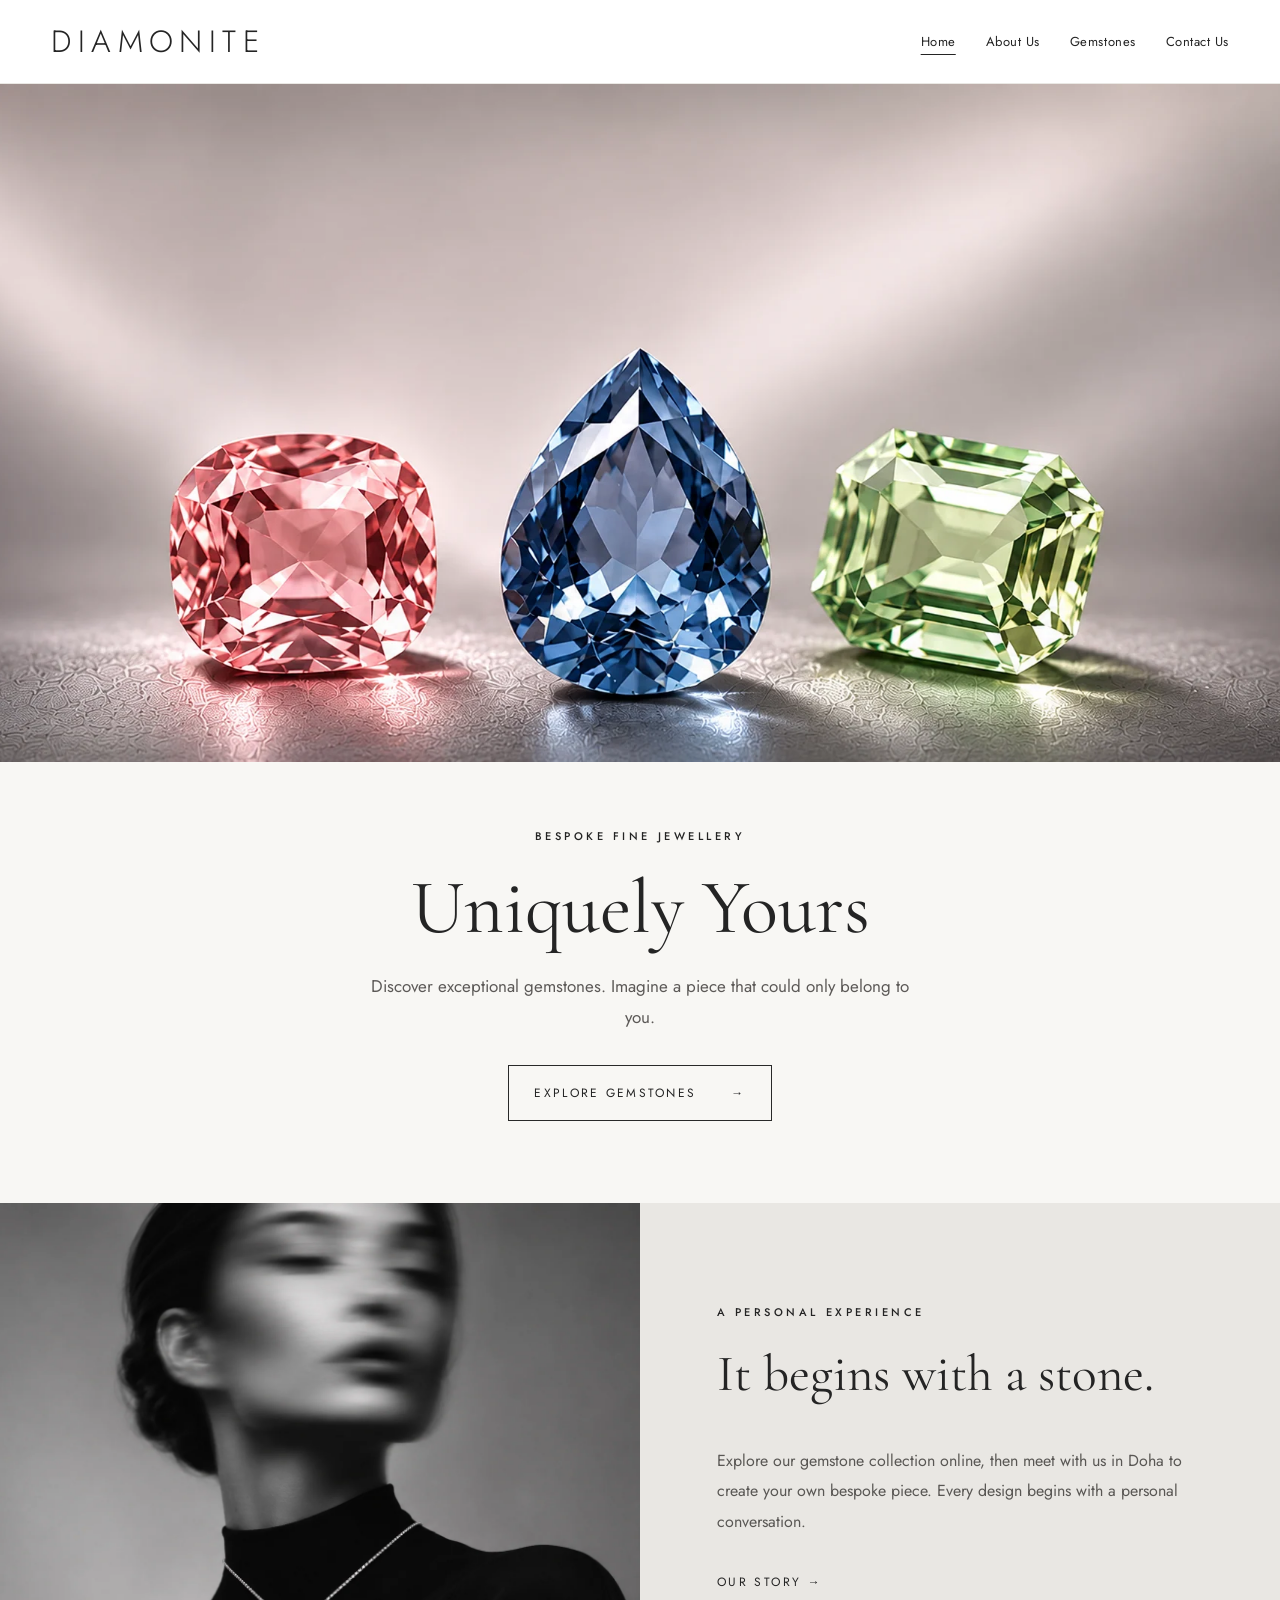
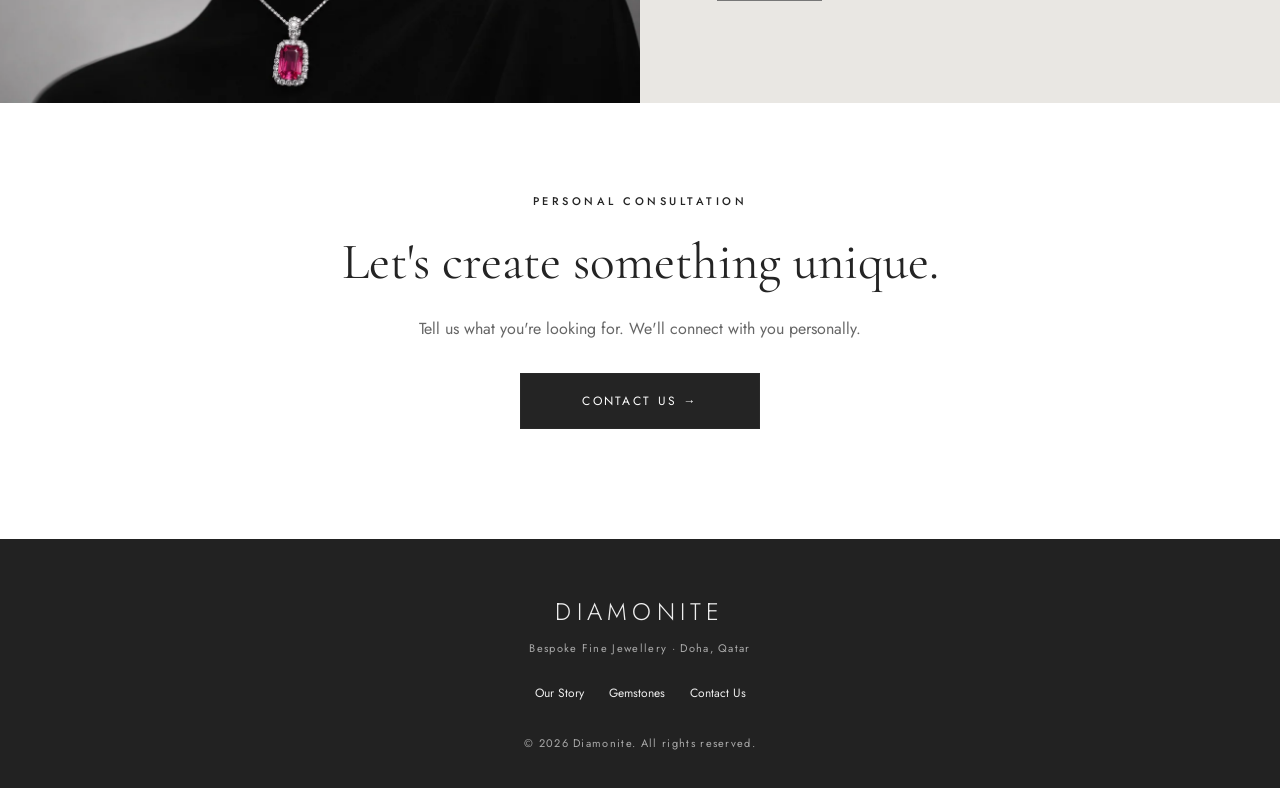
==== diamonite/index.html @ 76111901 "Diamonite: add version query to CSS/JS links to bust browser cache Co-Authored-By: Claude Opus 5.5 <" ====
<!doctype html><html lang="en"><head><meta charset="utf-8"><meta name="viewport" content="width=device-width, initial-scale=1"><meta name="theme-color" content="#f8f7f4"><meta name="description" content="Diamonite — bespoke fine jewellery in Doha. Discover gemstones and create something uniquely yours."><title>Uniquely Yours | Diamonite</title><link rel="preconnect" href="https://fonts.googleapis.com"><link rel="preconnect" href="https://fonts.gstatic.com" crossorigin><link rel="stylesheet" href="https://fonts.googleapis.com/css2?family=Cormorant+Garamond:wght@400;500&family=Jost:wght@300;400;500&display=swap"><link rel="stylesheet" href="style.css?v=2"></head><body><header class="header"><button class="menu-toggle" aria-label="Open menu" aria-expanded="false">☰</button><a class="brand" href="index.html" aria-label="Diamonite home">DIAMONITE</a><nav class="desktop-nav" aria-label="Main navigation"><a href="index.html" aria-current="page">Home</a><a href="about.html">About Us</a><a href="gemstones.html">Gemstones</a><a href="contact.html">Contact Us</a></nav><a class="header-contact" href="contact.html">CONTACT</a></header><nav class="mobile-nav" aria-label="Mobile navigation"><a href="index.html" aria-current="page">Home</a><a href="about.html">About Us</a><a href="gemstones.html">Gemstones</a><a href="contact.html">Contact Us</a></nav><main><section class="home-hero"><picture><img src="assets/hero.webp" alt="Three loose coloured gemstones in pink, blue and pale green" fetchpriority="high"></picture></section><section class="intro"><div class="eyebrow">BESPOKE FINE JEWELLERY</div><h1>Uniquely Yours</h1><p>Discover exceptional gemstones. Imagine a piece that could only belong to you.</p><a class="button" href="gemstones.html">EXPLORE GEMSTONES <span aria-hidden="true">→</span></a></section><section class="home-story"><div class="home-story-image"><img src="assets/editorial-1.webp" loading="lazy" alt="Editorial portrait with a colourful gemstone pendant"></div><div class="home-story-copy"><div class="eyebrow">A PERSONAL EXPERIENCE</div><h2>It begins with a stone.</h2><p>Explore our gemstone collection online, then meet with us in Doha to create your own bespoke piece. Every design begins with a personal conversation.</p><a class="text-link" href="about.html">OUR STORY →</a></div></section><section class="consult"><div class="eyebrow">PERSONAL CONSULTATION</div><h2>Let's create something unique.</h2><p>Tell us what you're looking for. We'll connect with you personally.</p><a class="button dark" href="contact.html">CONTACT US →</a></section></main><footer><div class="footer-brand">DIAMONITE</div><p>Bespoke Fine Jewellery · Doha, Qatar</p><div class="footer-links"><a href="about.html">Our Story</a><a href="gemstones.html">Gemstones</a><a href="contact.html">Contact Us</a></div><small>© 2026 Diamonite. All rights reserved.</small></footer><script src="app.js?v=2" defer></script></body></html>
---- diamonite/style.css ----
/* ==========================================================================
   DIAMONITE — Bespoke Fine Jewellery
   ========================================================================== */

/* ---------- Design tokens ---------- */
:root {
  --ink: #242424;
  --ink-soft: #5c5957;
  --muted: #777;
  --paper: #f8f7f4;
  --stone: #e9e7e3;
  --line: #eae8e4;
  --white: #fff;

  --font-serif: 'Cormorant Garamond', Georgia, 'Times New Roman', serif;
  --font-sans: 'Jost', Arial, Helvetica, sans-serif;

  --header-h: 84px;
}

/* ---------- Base ---------- */
*,
*::before,
*::after {
  box-sizing: border-box;
}

html {
  scroll-behavior: smooth;
}

body {
  margin: 0;
  color: var(--ink);
  background: var(--paper);
  font-family: var(--font-sans);
  font-weight: 400;
  -webkit-font-smoothing: antialiased;
}

a {
  color: inherit;
  text-decoration: none;
}

button {
  font: inherit;
  color: inherit;
}

img {
  max-width: 100%;
}

/* Visible keyboard focus everywhere */
:focus-visible {
  outline: 2px solid var(--ink);
  outline-offset: 3px;
}

.button.dark:focus-visible,
footer :focus-visible {
  outline-color: #c9c3ba;
}

@media (prefers-reduced-motion: reduce) {
  html {
    scroll-behavior: auto;
  }

  *,
  *::before,
  *::after {
    transition: none !important;
  }
}

/* ---------- Typography ---------- */
.eyebrow {
  font-size: 11px;
  letter-spacing: .32em;
  font-weight: 500;
}

.intro h1,
.consult h2,
.home-story h2,
.editorial-text h1,
.collection-heading h1,
.contact-section h1,
.stone-copy h2 {
  font-family: var(--font-serif);
  font-weight: 400;
}

/* ---------- Header & navigation ---------- */
.header {
  height: var(--header-h);
  background: var(--white);
  display: flex;
  align-items: center;
  gap: 30px;
  padding: 0 4%;
  position: relative;
  z-index: 10;
  border-bottom: 1px solid var(--line);
}

.brand {
  font-size: clamp(23px, 2.4vw, 34px);
  font-weight: 300;
  letter-spacing: .21em;
  white-space: nowrap;
}

/* Hamburger: mobile only (shown in the 760px breakpoint) */
.menu-toggle {
  display: none;
  border: 0;
  background: transparent;
  font-size: 25px;
  cursor: pointer;
  width: 38px;
  text-align: left;
}

.desktop-nav {
  margin-left: auto;
  display: flex;
  gap: 30px;
  font-size: 13px;
  letter-spacing: .04em;
}

.desktop-nav a {
  text-underline-offset: 8px;
}

.desktop-nav a:hover,
.desktop-nav a[aria-current="page"] {
  text-decoration: underline;
}

/* Compact contact link: mobile only (desktop nav already has "Contact Us") */
.header-contact {
  display: none;
  font-size: 11px;
  letter-spacing: .17em;
  margin-left: auto;
}

.mobile-nav {
  display: none;
  position: absolute;
  top: var(--header-h);
  left: 0;
  right: 0;
  background: var(--white);
  z-index: 9;
  padding: 12px 5% 22px;
  box-shadow: 0 20px 30px #0001;
}

.mobile-nav a {
  display: block;
  padding: 16px 10px;
  border-bottom: 1px solid #ddd;
  font-size: 18px;
}

.mobile-nav a[aria-current="page"] {
  font-weight: 500;
}

/* ---------- Buttons & links ---------- */
.button {
  display: inline-flex;
  justify-content: center;
  align-items: center;
  gap: 35px;
  min-width: 240px;
  padding: 18px 25px;
  border: 1px solid #292929;
  letter-spacing: .19em;
  font-size: 12px;
  text-align: center;
  transition: background-color .2s, color .2s;
}

.button:hover {
  background: #dedbd5;
}

.button.dark {
  background: var(--ink);
  color: var(--white);
}

.button.dark:hover {
  background: #555;
}

.button[aria-disabled="true"] {
  cursor: not-allowed;
  opacity: .55;
}

.button.dark[aria-disabled="true"]:hover {
  background: var(--ink);
}

.text-link {
  margin-top: 20px;
  font-size: 12px;
  letter-spacing: .2em;
  border-bottom: 1px solid var(--muted);
  padding-bottom: 9px;
  transition: border-color .2s;
}

.text-link:hover {
  border-color: var(--ink);
}

/* ---------- Home ---------- */
.home-hero {
  width: 100%;
  height: min(53vw, 680px);
  min-height: 340px;
  overflow: hidden;
  background: #c8c4c1;
}

.home-hero img {
  width: 100%;
  height: 100%;
  display: block;
  object-fit: cover;
  object-position: center;
}

.intro {
  text-align: center;
  background: var(--paper);
  padding: 66px 20px 82px;
}

.intro h1 {
  font-size: clamp(50px, 6vw, 92px);
  margin: 17px 0;
}

.intro p {
  font-size: 17px;
  line-height: 1.8;
  margin: 0 auto 32px;
  max-width: 560px;
  color: var(--ink-soft);
}

.home-story {
  display: grid;
  grid-template-columns: 1fr 1fr;
  background: var(--stone);
  min-height: 500px;
}

.home-story-image img {
  width: 100%;
  height: 100%;
  max-height: 650px;
  object-fit: cover;
  display: block;
}

.home-story-copy {
  display: flex;
  flex-direction: column;
  align-items: flex-start;
  justify-content: center;
  padding: 70px 12%;
}

.home-story h2 {
  font-size: clamp(36px, 4vw, 64px);
  line-height: 1.13;
  margin: 26px 0;
}

.home-story p,
.editorial-text p {
  font-size: 16px;
  line-height: 1.9;
  color: #595754;
}

.consult {
  text-align: center;
  padding: 90px 20px 110px;
  background: var(--white);
}

.consult h2 {
  font-size: clamp(37px, 4vw, 62px);
  margin: 22px 0;
}

.consult p {
  font-size: 16px;
  line-height: 1.8;
  color: #666;
  margin-bottom: 30px;
}

/* ---------- About ---------- */
.editorial-layout {
  display: grid;
  grid-template-columns: 1fr 1fr;
  min-height: 740px;
}

.editorial-photo img {
  width: 100%;
  height: 100%;
  object-fit: cover;
  display: block;
}

.editorial-text {
  display: flex;
  flex-direction: column;
  justify-content: center;
  align-items: flex-start;
  padding: 80px 12%;
}

.editorial-text h1 {
  font-size: clamp(42px, 4vw, 68px);
  line-height: 1.15;
}

.editorial-text .button {
  margin-top: 20px;
}

/* ---------- Gemstones ---------- */
.collection-heading {
  text-align: center;
  padding: 46px 20px 36px;
  background: var(--white);
}

.collection-heading h1 {
  font-size: clamp(36px, 4vw, 58px);
  margin: 14px 0;
}

.collection-heading p {
  color: var(--muted);
  line-height: 1.6;
}

.gem-browser {
  display: grid;
  grid-template-columns: 210px minmax(0, 1.15fr) minmax(0, 1fr);
  min-height: 680px;
  max-width: 1700px;
  margin: auto;
}

.stone-sidebar {
  background: #eeece8;
  padding: 35px 16px 35px 25px;
}

.sidebar-caption {
  font-size: 10px;
  letter-spacing: .18em;
  color: var(--muted);
  padding: 0 10px 18px;
  display: flex;
  justify-content: space-between;
}

.stone-list {
  display: flex;
  flex-direction: column;
  gap: 2px;
}

.stone-choice {
  background: none;
  border: 0;
  text-align: left;
  padding: 11px 10px;
  font-size: 13px;
  color: var(--muted);
  cursor: pointer;
  transition: color .15s, background-color .15s;
}

.stone-choice:hover {
  color: #111;
}

.stone-choice.active {
  font-weight: 500;
  color: #1e1e1e;
  border-left: 2px solid #262626;
  padding-left: 8px;
}

.stone-image {
  position: relative;
  min-height: 680px;
  background: #deddda;
  overflow: hidden;
}

.stone-image img {
  width: 100%;
  height: 100%;
  position: absolute;
  inset: 0;
  object-fit: cover;
  object-position: center;
}

.photo-note {
  position: absolute;
  bottom: 22px;
  left: 25px;
  color: var(--white);
  font-size: 9px;
  letter-spacing: .25em;
  text-shadow: 0 1px 7px #000;
}

.stone-copy {
  display: flex;
  flex-direction: column;
  align-items: center;
  justify-content: center;
  text-align: center;
  padding: 60px 10%;
  background: var(--paper);
}

.stone-copy h2 {
  font-size: clamp(35px, 3.6vw, 61px);
  line-height: 1.15;
  margin: 35px 0;
}

.stone-copy > p:not(.stone-disclaimer) {
  font-size: 16px;
  line-height: 1.95;
  max-width: 490px;
}

.stone-disclaimer {
  font-size: 12px;
  line-height: 1.7;
  color: #888;
  max-width: 420px;
  margin: 20px auto 32px;
}

/* ---------- Contact ---------- */
.contact-section {
  text-align: center;
  max-width: 760px;
  margin: auto;
  padding: 125px 25px 150px;
  min-height: 620px;
}

.contact-section h1 {
  font-size: clamp(44px, 5vw, 72px);
  margin: 30px 0;
}

.contact-section > p {
  line-height: 1.9;
  font-size: 17px;
  color: #666;
}

.contact-section > p.contact-note {
  font-size: 12px;
  color: #999;
}

.contact-section .button {
  margin: 25px 0 10px;
}

.contact-section .text-link {
  display: block;
  width: max-content;
  margin: 35px auto;
}

.chosen-stone {
  font-size: 14px;
  padding: 18px;
  border: 1px solid #ddd;
  margin-top: 28px;
}

/* ---------- Footer ---------- */
footer {
  text-align: center;
  background: #222;
  color: #eee;
  padding: 55px 20px 35px;
}

.footer-brand {
  font-size: 24px;
  font-weight: 300;
  letter-spacing: .22em;
}

.footer-links {
  display: flex;
  justify-content: center;
  gap: 25px;
  margin: 28px 0;
  font-size: 12px;
}

.footer-links a {
  text-underline-offset: 5px;
}

.footer-links a:hover {
  text-decoration: underline;
}

footer p,
footer small {
  font-size: 11px;
  letter-spacing: .12em;
  color: #aaa;
}

/* ==========================================================================
   Responsive
   ========================================================================== */

@media (max-width: 1100px) {
  .desktop-nav {
    gap: 17px;
  }

  .gem-browser {
    grid-template-columns: 165px 1fr 1fr;
  }

  .stone-sidebar {
    padding: 25px 8px;
  }

  .stone-choice {
    font-size: 12px;
  }

  .stone-copy {
    padding: 35px 6%;
  }
}

@media (max-width: 760px) {
  :root {
    --header-h: 65px;
  }

  /* Header */
  .header {
    padding: 0 5%;
    justify-content: space-between;
    gap: 10px;
  }

  .menu-toggle {
    display: block;
  }

  .brand {
    font-size: clamp(20px, 5.5vw, 27px);
    letter-spacing: .16em;
    position: absolute;
    left: 50%;
    transform: translateX(-50%);
  }

  .desktop-nav {
    display: none;
  }

  .header-contact {
    display: block;
    font-size: 10px;
  }

  .mobile-nav.open {
    display: block;
  }

  /* Home */
  .home-hero {
    height: 65svh;
    min-height: 380px;
    max-height: 620px;
  }

  .intro {
    padding: 48px 22px 64px;
  }

  .intro h1 {
    font-size: clamp(46px, 11vw, 64px);
  }

  .intro p {
    font-size: 15px;
  }

  .home-story {
    grid-template-columns: 1fr;
  }

  .home-story-image {
    height: 440px;
  }

  .home-story-copy {
    padding: 60px 9% 75px;
  }

  .consult {
    padding: 75px 25px 90px;
  }

  /* About */
  .editorial-layout {
    grid-template-columns: 1fr;
  }

  .editorial-photo {
    height: 490px;
  }

  .editorial-text {
    padding: 55px 8% 85px;
  }

  /* Gemstones */
  .collection-heading {
    padding: 35px 16px 26px;
  }

  .collection-heading h1 {
    font-size: 38px;
  }

  .collection-heading p {
    font-size: 14px;
  }

  .gem-browser {
    display: flex;
    flex-direction: column;
  }

  .stone-sidebar {
    padding: 12px 0 10px;
    background: #f3f1ed;
    position: sticky;
    top: 0;
    z-index: 5;
  }

  .sidebar-caption {
    padding: 0 20px 8px;
  }

  .stone-list {
    flex-direction: row;
    gap: 7px;
    overflow-x: auto;
    scroll-snap-type: x proximity;
    padding: 4px 15px 9px;
    scrollbar-width: thin;
  }

  .stone-choice {
    flex: none;
    font-size: 13px;
    white-space: nowrap;
    border: 1px solid #d7d3ce;
    border-radius: 2px;
    padding: 12px 16px;
    background: var(--white);
    scroll-snap-align: start;
  }

  .stone-choice.active {
    border: 1px solid var(--ink);
    background: var(--ink);
    color: var(--white);
    padding: 12px 16px;
  }

  .stone-image {
    min-height: 0;
    height: 115vw;
    max-height: 620px;
  }

  .stone-copy {
    padding: 58px 9% 75px;
  }

  .stone-copy h2 {
    font-size: 43px;
    margin: 25px 0;
  }

  .stone-copy > p:not(.stone-disclaimer) {
    font-size: 15px;
  }

  /* Contact */
  .contact-section {
    padding: 85px 22px 110px;
    min-height: 520px;
  }

  .contact-section h1 {
    font-size: 47px;
  }

  .contact-section > p {
    font-size: 15px;
  }

  /* Footer */
  .footer-links {
    gap: 16px;
  }
}

@media (max-width: 380px) {
  .brand {
    font-size: 19px;
  }

  .header-contact {
    font-size: 9px;
  }

  .menu-toggle {
    font-size: 22px;
  }
}
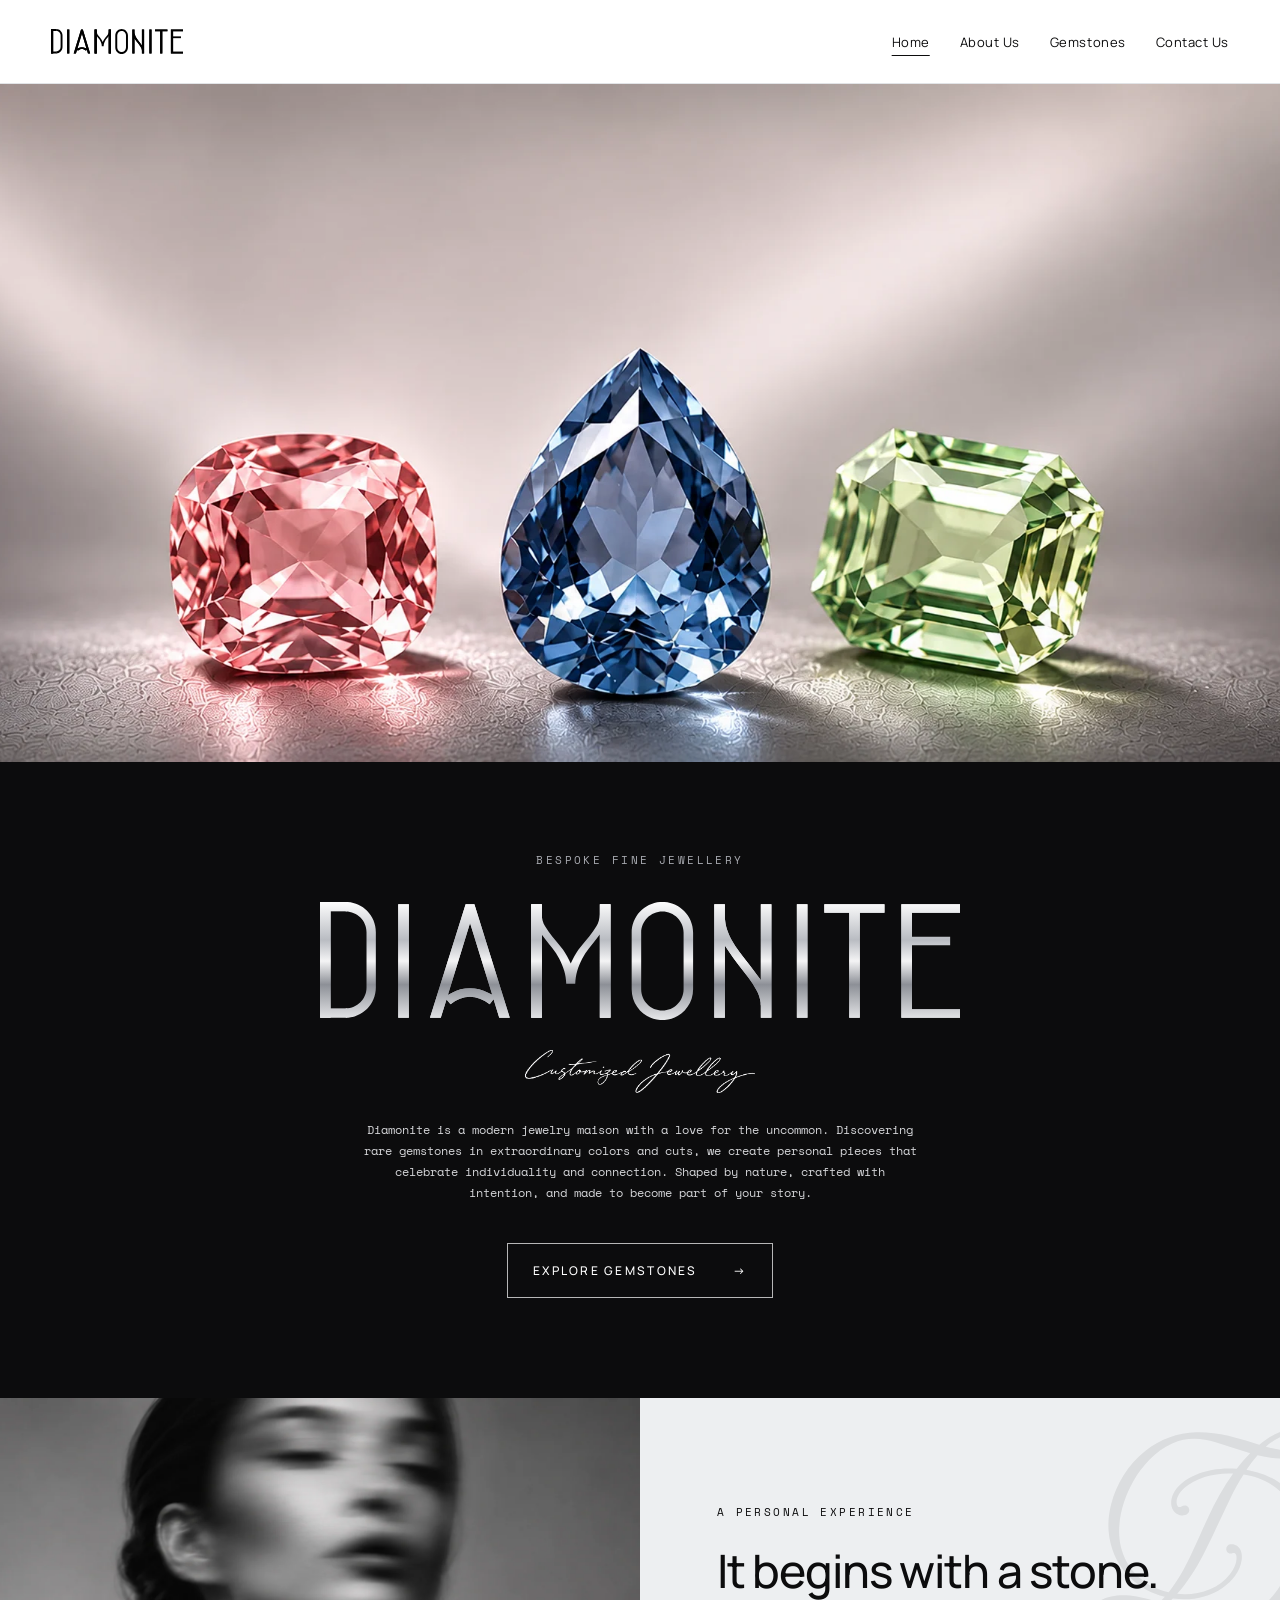
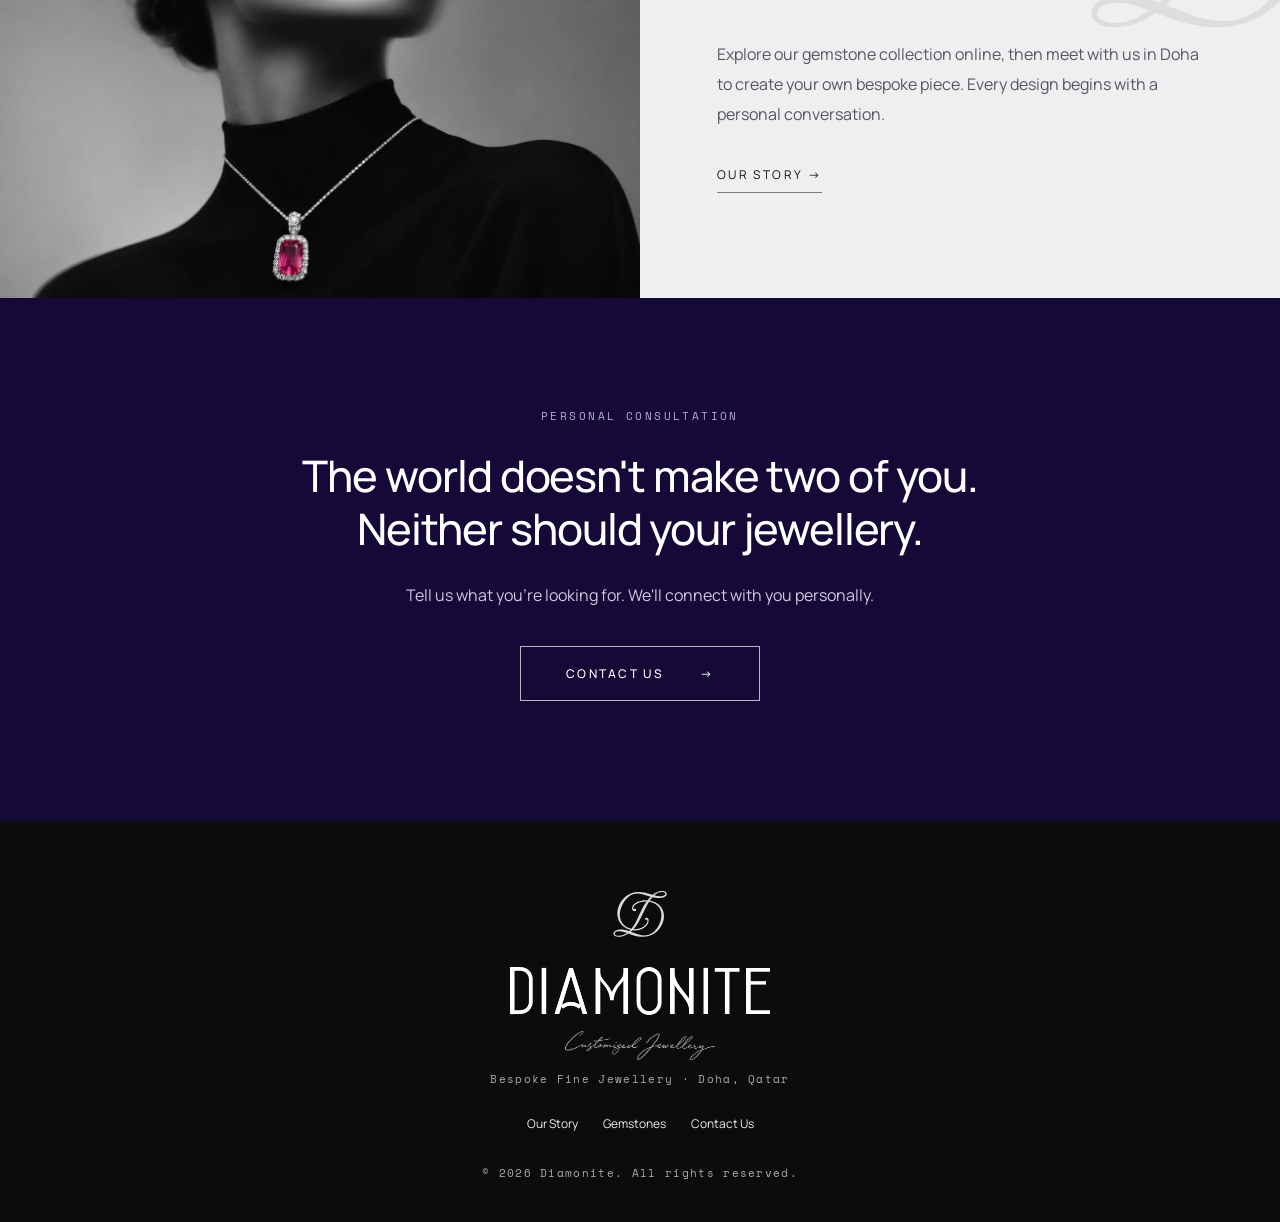
==== commit 96a5ee89: "Diamonite: apply Line Agency brand identity (Direction 1) - Add vector wordmark and D monogram extra" ====
--- a/diamonite/index.html
+++ b/diamonite/index.html
@@ -1 +1 @@
-<!doctype html><html lang="en"><head><meta charset="utf-8"><meta name="viewport" content="width=device-width, initial-scale=1"><meta name="theme-color" content="#f8f7f4"><meta name="description" content="Diamonite — bespoke fine jewellery in Doha. Discover gemstones and create something uniquely yours."><title>Uniquely Yours | Diamonite</title><link rel="preconnect" href="https://fonts.googleapis.com"><link rel="preconnect" href="https://fonts.gstatic.com" crossorigin><link rel="stylesheet" href="https://fonts.googleapis.com/css2?family=Cormorant+Garamond:wght@400;500&family=Jost:wght@300;400;500&display=swap"><link rel="stylesheet" href="style.css?v=2"></head><body><header class="header"><button class="menu-toggle" aria-label="Open menu" aria-expanded="false">☰</button><a class="brand" href="index.html" aria-label="Diamonite home">DIAMONITE</a><nav class="desktop-nav" aria-label="Main navigation"><a href="index.html" aria-current="page">Home</a><a href="about.html">About Us</a><a href="gemstones.html">Gemstones</a><a href="contact.html">Contact Us</a></nav><a class="header-contact" href="contact.html">CONTACT</a></header><nav class="mobile-nav" aria-label="Mobile navigation"><a href="index.html" aria-current="page">Home</a><a href="about.html">About Us</a><a href="gemstones.html">Gemstones</a><a href="contact.html">Contact Us</a></nav><main><section class="home-hero"><picture><img src="assets/hero.webp" alt="Three loose coloured gemstones in pink, blue and pale green" fetchpriority="high"></picture></section><section class="intro"><div class="eyebrow">BESPOKE FINE JEWELLERY</div><h1>Uniquely Yours</h1><p>Discover exceptional gemstones. Imagine a piece that could only belong to you.</p><a class="button" href="gemstones.html">EXPLORE GEMSTONES <span aria-hidden="true">→</span></a></section><section class="home-story"><div class="home-story-image"><img src="assets/editorial-1.webp" loading="lazy" alt="Editorial portrait with a colourful gemstone pendant"></div><div class="home-story-copy"><div class="eyebrow">A PERSONAL EXPERIENCE</div><h2>It begins with a stone.</h2><p>Explore our gemstone collection online, then meet with us in Doha to create your own bespoke piece. Every design begins with a personal conversation.</p><a class="text-link" href="about.html">OUR STORY →</a></div></section><section class="consult"><div class="eyebrow">PERSONAL CONSULTATION</div><h2>Let's create something unique.</h2><p>Tell us what you're looking for. We'll connect with you personally.</p><a class="button dark" href="contact.html">CONTACT US →</a></section></main><footer><div class="footer-brand">DIAMONITE</div><p>Bespoke Fine Jewellery · Doha, Qatar</p><div class="footer-links"><a href="about.html">Our Story</a><a href="gemstones.html">Gemstones</a><a href="contact.html">Contact Us</a></div><small>© 2026 Diamonite. All rights reserved.</small></footer><script src="app.js?v=2" defer></script></body></html>+<!doctype html><html lang="en"><head><meta charset="utf-8"><meta name="viewport" content="width=device-width, initial-scale=1"><meta name="theme-color" content="#ffffff"><meta name="description" content="Diamonite — bespoke fine jewellery in Doha. Discover gemstones and create something uniquely yours."><title>Uniquely Yours | Diamonite</title><link rel="preconnect" href="https://fonts.googleapis.com"><link rel="preconnect" href="https://fonts.gstatic.com" crossorigin><link rel="stylesheet" href="https://fonts.googleapis.com/css2?family=Manrope:wght@300;400;500;600&family=Space+Mono&display=swap"><link rel="icon" href="assets/brand/favicon.svg" type="image/svg+xml"><link rel="stylesheet" href="style.css?v=3"></head><body><header class="header"><button class="menu-toggle" aria-label="Open menu" aria-expanded="false">☰</button><a class="brand" href="index.html"><img src="assets/brand/wordmark.svg" alt="Diamonite" width="937" height="172"></a><nav class="desktop-nav" aria-label="Main navigation"><a href="index.html" aria-current="page">Home</a><a href="about.html">About Us</a><a href="gemstones.html">Gemstones</a><a href="contact.html">Contact Us</a></nav><a class="header-contact" href="contact.html">CONTACT</a></header><nav class="mobile-nav" aria-label="Mobile navigation"><a href="index.html" aria-current="page">Home</a><a href="about.html">About Us</a><a href="gemstones.html">Gemstones</a><a href="contact.html">Contact Us</a></nav><main><section class="home-hero"><picture><img src="assets/hero.webp" alt="Three loose coloured gemstones in pink, blue and pale green" fetchpriority="high"></picture></section><section class="intro"><div class="eyebrow">BESPOKE FINE JEWELLERY</div><h1 class="intro-wordmark"><span class="visually-hidden">Diamonite — Uniquely Yours</span></h1><img class="intro-script" src="assets/brand/script.png" alt="Customized Jewellery" width="376" height="71"><p class="intro-statement">Diamonite is a modern jewelry maison with a love for the uncommon. Discovering rare gemstones in extraordinary colors and cuts, we create personal pieces that celebrate individuality and connection. Shaped by nature, crafted with intention, and made to become part of your story.</p><a class="button light" href="gemstones.html">EXPLORE GEMSTONES <span aria-hidden="true">→</span></a></section><section class="home-story"><div class="home-story-image"><img src="assets/editorial-1.webp" loading="lazy" alt="Editorial portrait with a colourful gemstone pendant"></div><div class="home-story-copy"><img class="story-monogram" src="assets/brand/monogram.svg" alt="" width="320" height="278"><div class="eyebrow">A PERSONAL EXPERIENCE</div><h2>It begins with a stone.</h2><p>Explore our gemstone collection online, then meet with us in Doha to create your own bespoke piece. Every design begins with a personal conversation.</p><a class="text-link" href="about.html">OUR STORY →</a></div></section><section class="consult"><div class="eyebrow">PERSONAL CONSULTATION</div><h2>The world doesn't make two of you. Neither should your jewellery.</h2><p>Tell us what you're looking for. We'll connect with you personally.</p><a class="button light" href="contact.html">CONTACT US <span aria-hidden="true">→</span></a></section></main><footer><img class="footer-monogram" src="assets/brand/monogram.svg" alt="" width="320" height="278"><img class="footer-wordmark" src="assets/brand/wordmark.svg" alt="Diamonite" width="937" height="172"><img class="footer-script" src="assets/brand/script.png" alt="Customized Jewellery" width="376" height="71"><p>Bespoke Fine Jewellery · Doha, Qatar</p><div class="footer-links"><a href="about.html">Our Story</a><a href="gemstones.html">Gemstones</a><a href="contact.html">Contact Us</a></div><small>© 2026 Diamonite. All rights reserved.</small></footer><script src="app.js?v=3" defer></script></body></html>
--- a/diamonite/style.css
+++ b/diamonite/style.css
@@ -1,19 +1,25 @@
 /* ==========================================================================
    DIAMONITE — Bespoke Fine Jewellery
+   Brand: Line Agency proposal, Direction 1 ("An Expression of the Uncommon")
+   Black / white / metallic, with deep indigo accents.
    ========================================================================== */
 
 /* ---------- Design tokens ---------- */
 :root {
-  --ink: #242424;
-  --ink-soft: #5c5957;
-  --muted: #777;
-  --paper: #f8f7f4;
-  --stone: #e9e7e3;
-  --line: #eae8e4;
+  --ink: #0c0c0d;
+  --ink-soft: #55575c;
+  --muted: #7a7c82;
+  --paper: #ffffff;
+  --stone: #edeff1;
+  --line: #e2e4e7;
   --white: #fff;
 
-  --font-serif: 'Cormorant Garamond', Georgia, 'Times New Roman', serif;
-  --font-sans: 'Jost', Arial, Helvetica, sans-serif;
+  --indigo: #2b1b59;
+  --indigo-deep: #150938;
+  --silver: linear-gradient(180deg, #fdfdfd 0%, #b9bcc2 32%, #f4f4f5 50%, #8d9097 70%, #e6e7e9 100%);
+
+  --font-sans: 'Manrope', Arial, Helvetica, sans-serif;
+  --font-mono: 'Space Mono', 'Courier New', monospace;
 
   --header-h: 84px;
 }
@@ -52,6 +58,15 @@
   max-width: 100%;
 }
 
+.visually-hidden {
+  position: absolute;
+  width: 1px;
+  height: 1px;
+  overflow: hidden;
+  clip: rect(0 0 0 0);
+  white-space: nowrap;
+}
+
 /* Visible keyboard focus everywhere */
 :focus-visible {
   outline: 2px solid var(--ink);
@@ -77,9 +92,10 @@
 
 /* ---------- Typography ---------- */
 .eyebrow {
+  font-family: var(--font-mono);
   font-size: 11px;
-  letter-spacing: .32em;
-  font-weight: 500;
+  letter-spacing: .22em;
+  text-transform: uppercase;
 }
 
 .intro h1,
@@ -89,8 +105,9 @@
 .collection-heading h1,
 .contact-section h1,
 .stone-copy h2 {
-  font-family: var(--font-serif);
-  font-weight: 400;
+  font-family: var(--font-sans);
+  font-weight: 500;
+  letter-spacing: -.025em;
 }
 
 /* ---------- Header & navigation ---------- */
@@ -107,10 +124,14 @@
 }
 
 .brand {
-  font-size: clamp(23px, 2.4vw, 34px);
-  font-weight: 300;
-  letter-spacing: .21em;
-  white-space: nowrap;
+  display: block;
+  line-height: 0;
+}
+
+.brand img {
+  display: block;
+  width: auto;
+  height: clamp(20px, 1.9vw, 28px);
 }
 
 /* Hamburger: mobile only (shown in the 760px breakpoint) */
@@ -169,7 +190,8 @@
 }
 
 .mobile-nav a[aria-current="page"] {
-  font-weight: 500;
+  font-weight: 600;
+  color: var(--indigo);
 }
 
 /* ---------- Buttons & links ---------- */
@@ -180,15 +202,16 @@
   gap: 35px;
   min-width: 240px;
   padding: 18px 25px;
-  border: 1px solid #292929;
+  border: 1px solid var(--ink);
   letter-spacing: .19em;
   font-size: 12px;
+  font-weight: 500;
   text-align: center;
   transition: background-color .2s, color .2s;
 }
 
 .button:hover {
-  background: #dedbd5;
+  background: var(--stone);
 }
 
 .button.dark {
@@ -197,7 +220,22 @@
 }
 
 .button.dark:hover {
-  background: #555;
+  background: var(--indigo);
+  border-color: var(--indigo);
+}
+
+.button.light {
+  color: var(--white);
+  border-color: rgba(255, 255, 255, .7);
+}
+
+.button.light:hover {
+  background: var(--white);
+  color: var(--ink);
+}
+
+.button.light:focus-visible {
+  outline-color: var(--white);
 }
 
 .button[aria-disabled="true"] {
@@ -241,21 +279,40 @@
 
 .intro {
   text-align: center;
-  background: var(--paper);
-  padding: 66px 20px 82px;
-}
-
-.intro h1 {
-  font-size: clamp(50px, 6vw, 92px);
-  margin: 17px 0;
-}
-
-.intro p {
-  font-size: 17px;
-  line-height: 1.8;
-  margin: 0 auto 32px;
+  background: var(--ink);
+  color: var(--white);
+  padding: 90px 20px 100px;
+}
+
+.intro .eyebrow {
+  color: #a9abb1;
+}
+
+/* Wordmark filled with a polished-metal gradient (the SVG is used as a mask) */
+.intro-wordmark {
+  width: min(640px, 82vw);
+  aspect-ratio: 937 / 172;
+  margin: 34px auto 30px;
+  background: var(--silver);
+  -webkit-mask: url(assets/brand/wordmark.svg) center / contain no-repeat;
+  mask: url(assets/brand/wordmark.svg) center / contain no-repeat;
+}
+
+.intro-script {
+  display: block;
+  width: min(230px, 55vw);
+  height: auto;
+  margin: 0 auto 26px;
+  filter: invert(1);
+}
+
+.intro-statement {
+  font-family: var(--font-mono);
+  font-size: 12px;
+  line-height: 1.75;
   max-width: 560px;
-  color: var(--ink-soft);
+  margin: 0 auto 40px;
+  color: #d4d5d8;
 }
 
 .home-story {
@@ -274,6 +331,8 @@
 }
 
 .home-story-copy {
+  position: relative;
+  overflow: hidden;
   display: flex;
   flex-direction: column;
   align-items: flex-start;
@@ -282,34 +341,52 @@
 }
 
 .home-story h2 {
-  font-size: clamp(36px, 4vw, 64px);
-  line-height: 1.13;
+  font-size: clamp(34px, 3.6vw, 56px);
+  line-height: 1.1;
   margin: 26px 0;
+}
+
+/* Large outlined-feel monogram watermark */
+.story-monogram {
+  position: absolute;
+  right: -40px;
+  top: 30px;
+  width: clamp(160px, 18vw, 280px);
+  height: auto;
+  opacity: .07;
+  pointer-events: none;
 }
 
 .home-story p,
 .editorial-text p {
   font-size: 16px;
   line-height: 1.9;
-  color: #595754;
+  color: var(--ink-soft);
 }
 
 .consult {
   text-align: center;
-  padding: 90px 20px 110px;
-  background: var(--white);
+  padding: 110px 20px 120px;
+  background: var(--indigo-deep);
+  color: var(--white);
+}
+
+.consult .eyebrow {
+  color: #b3a9d6;
 }
 
 .consult h2 {
-  font-size: clamp(37px, 4vw, 62px);
-  margin: 22px 0;
+  font-size: clamp(30px, 3.4vw, 50px);
+  line-height: 1.2;
+  max-width: 820px;
+  margin: 26px auto;
 }
 
 .consult p {
   font-size: 16px;
   line-height: 1.8;
-  color: #666;
-  margin-bottom: 30px;
+  color: #cfcadf;
+  margin-bottom: 36px;
 }
 
 /* ---------- About ---------- */
@@ -327,6 +404,8 @@
 }
 
 .editorial-text {
+  position: relative;
+  overflow: hidden;
   display: flex;
   flex-direction: column;
   justify-content: center;
@@ -335,8 +414,8 @@
 }
 
 .editorial-text h1 {
-  font-size: clamp(42px, 4vw, 68px);
-  line-height: 1.15;
+  font-size: clamp(38px, 3.6vw, 60px);
+  line-height: 1.1;
 }
 
 .editorial-text .button {
@@ -351,7 +430,7 @@
 }
 
 .collection-heading h1 {
-  font-size: clamp(36px, 4vw, 58px);
+  font-size: clamp(34px, 3.6vw, 54px);
   margin: 14px 0;
 }
 
@@ -369,11 +448,12 @@
 }
 
 .stone-sidebar {
-  background: #eeece8;
+  background: var(--stone);
   padding: 35px 16px 35px 25px;
 }
 
 .sidebar-caption {
+  font-family: var(--font-mono);
   font-size: 10px;
   letter-spacing: .18em;
   color: var(--muted);
@@ -404,9 +484,9 @@
 }
 
 .stone-choice.active {
-  font-weight: 500;
-  color: #1e1e1e;
-  border-left: 2px solid #262626;
+  font-weight: 600;
+  color: var(--indigo);
+  border-left: 2px solid var(--indigo);
   padding-left: 8px;
 }
 
@@ -427,6 +507,7 @@
 }
 
 .photo-note {
+  font-family: var(--font-mono);
   position: absolute;
   bottom: 22px;
   left: 25px;
@@ -443,11 +524,11 @@
   justify-content: center;
   text-align: center;
   padding: 60px 10%;
-  background: var(--paper);
+  background: var(--white);
 }
 
 .stone-copy h2 {
-  font-size: clamp(35px, 3.6vw, 61px);
+  font-size: clamp(32px, 3.2vw, 52px);
   line-height: 1.15;
   margin: 35px 0;
 }
@@ -476,14 +557,15 @@
 }
 
 .contact-section h1 {
-  font-size: clamp(44px, 5vw, 72px);
+  font-size: clamp(38px, 4.4vw, 64px);
+  line-height: 1.1;
   margin: 30px 0;
 }
 
 .contact-section > p {
   line-height: 1.9;
   font-size: 17px;
-  color: #666;
+  color: var(--ink-soft);
 }
 
 .contact-section > p.contact-note {
@@ -502,24 +584,43 @@
 }
 
 .chosen-stone {
-  font-size: 14px;
+  font-family: var(--font-mono);
+  font-size: 13px;
   padding: 18px;
-  border: 1px solid #ddd;
+  border: 1px solid var(--indigo);
+  color: var(--indigo);
   margin-top: 28px;
 }
 
 /* ---------- Footer ---------- */
 footer {
   text-align: center;
-  background: #222;
+  background: var(--ink);
   color: #eee;
-  padding: 55px 20px 35px;
-}
-
-.footer-brand {
-  font-size: 24px;
-  font-weight: 300;
-  letter-spacing: .22em;
+  padding: 70px 20px 40px;
+}
+
+footer img {
+  display: block;
+  height: auto;
+  margin: 0 auto;
+  filter: invert(1);
+}
+
+.footer-monogram {
+  width: 54px;
+  margin-bottom: 30px;
+  opacity: .85;
+}
+
+.footer-wordmark {
+  width: min(260px, 60vw);
+}
+
+.footer-script {
+  width: 150px;
+  margin-top: 16px;
+  opacity: .8;
 }
 
 .footer-links {
@@ -540,6 +641,7 @@
 
 footer p,
 footer small {
+  font-family: var(--font-mono);
   font-size: 11px;
   letter-spacing: .12em;
   color: #aaa;
@@ -587,9 +689,11 @@
     display: block;
   }
 
+  .brand img {
+    height: 19px;
+  }
+
   .brand {
-    font-size: clamp(20px, 5.5vw, 27px);
-    letter-spacing: .16em;
     position: absolute;
     left: 50%;
     transform: translateX(-50%);
@@ -616,15 +720,11 @@
   }
 
   .intro {
-    padding: 48px 22px 64px;
-  }
-
-  .intro h1 {
-    font-size: clamp(46px, 11vw, 64px);
-  }
-
-  .intro p {
-    font-size: 15px;
+    padding: 64px 24px 76px;
+  }
+
+  .intro-statement {
+    font-size: 11px;
   }
 
   .home-story {
@@ -640,7 +740,11 @@
   }
 
   .consult {
-    padding: 75px 25px 90px;
+    padding: 80px 25px 90px;
+  }
+
+  .consult h2 {
+    font-size: 30px;
   }
 
   /* About */
@@ -662,7 +766,7 @@
   }
 
   .collection-heading h1 {
-    font-size: 38px;
+    font-size: 34px;
   }
 
   .collection-heading p {
@@ -676,7 +780,7 @@
 
   .stone-sidebar {
     padding: 12px 0 10px;
-    background: #f3f1ed;
+    background: var(--stone);
     position: sticky;
     top: 0;
     z-index: 5;
@@ -699,7 +803,7 @@
     flex: none;
     font-size: 13px;
     white-space: nowrap;
-    border: 1px solid #d7d3ce;
+    border: 1px solid var(--line);
     border-radius: 2px;
     padding: 12px 16px;
     background: var(--white);
@@ -707,8 +811,8 @@
   }
 
   .stone-choice.active {
-    border: 1px solid var(--ink);
-    background: var(--ink);
+    border: 1px solid var(--indigo);
+    background: var(--indigo);
     color: var(--white);
     padding: 12px 16px;
   }
@@ -724,7 +828,7 @@
   }
 
   .stone-copy h2 {
-    font-size: 43px;
+    font-size: 36px;
     margin: 25px 0;
   }
 
@@ -739,7 +843,7 @@
   }
 
   .contact-section h1 {
-    font-size: 47px;
+    font-size: 38px;
   }
 
   .contact-section > p {
@@ -753,8 +857,8 @@
 }
 
 @media (max-width: 380px) {
-  .brand {
-    font-size: 19px;
+  .brand img {
+    height: 16px;
   }
 
   .header-contact {
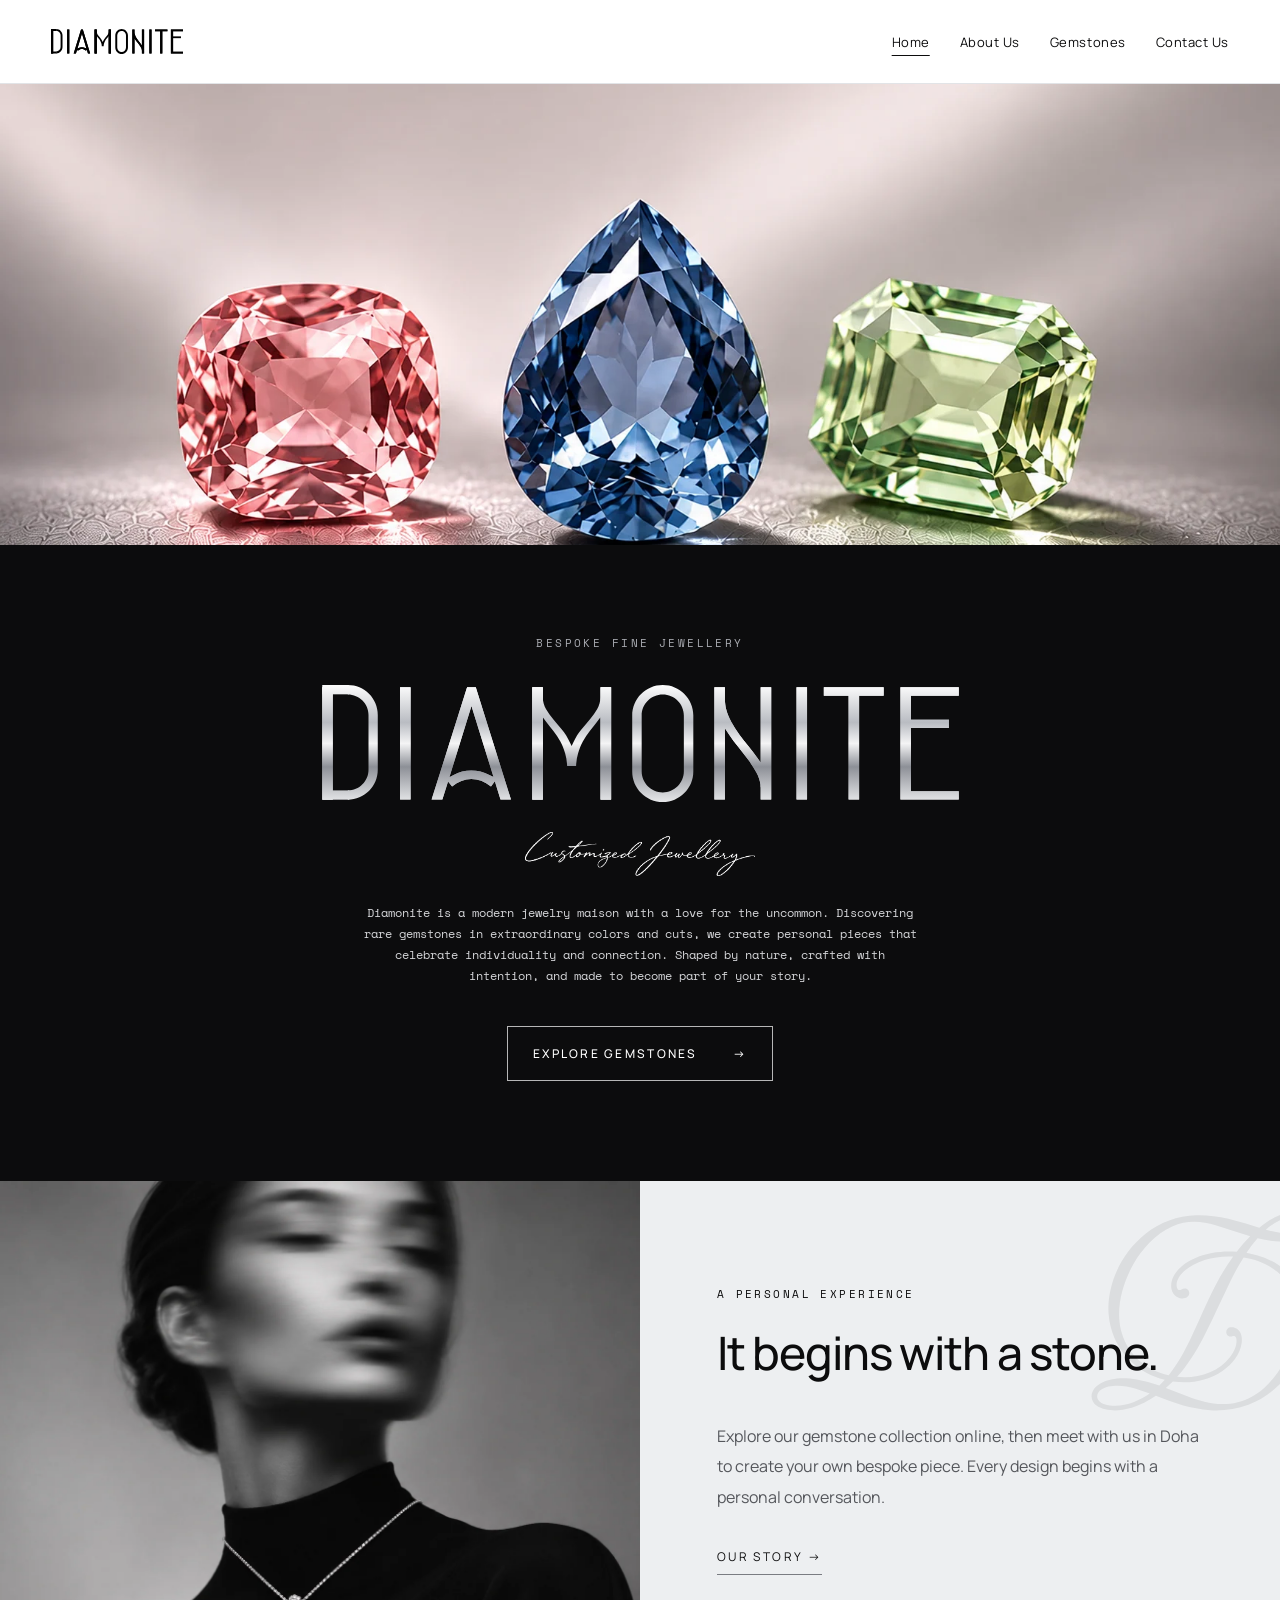
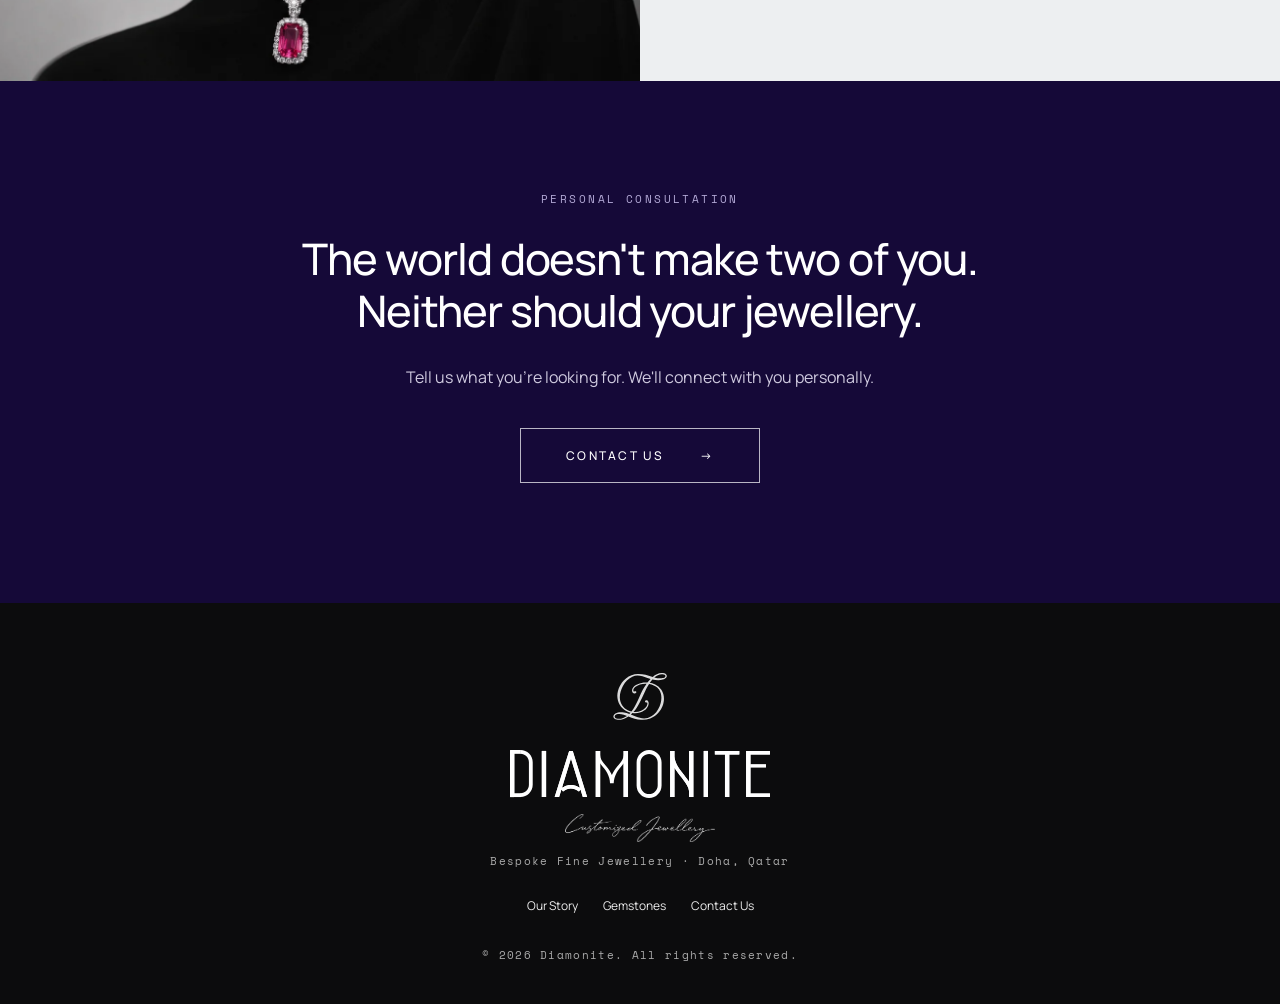
==== commit 974599b5: "Diamonite: reduce image heights on home, about and gemstones pages Co-Authored-By: Claude Opus 5.5 <" ====
--- a/diamonite/index.html
+++ b/diamonite/index.html
@@ -1 +1 @@
-<!doctype html><html lang="en"><head><meta charset="utf-8"><meta name="viewport" content="width=device-width, initial-scale=1"><meta name="theme-color" content="#ffffff"><meta name="description" content="Diamonite — bespoke fine jewellery in Doha. Discover gemstones and create something uniquely yours."><title>Uniquely Yours | Diamonite</title><link rel="preconnect" href="https://fonts.googleapis.com"><link rel="preconnect" href="https://fonts.gstatic.com" crossorigin><link rel="stylesheet" href="https://fonts.googleapis.com/css2?family=Manrope:wght@300;400;500;600&family=Space+Mono&display=swap"><link rel="icon" href="assets/brand/favicon.svg" type="image/svg+xml"><link rel="stylesheet" href="style.css?v=3"></head><body><header class="header"><button class="menu-toggle" aria-label="Open menu" aria-expanded="false">☰</button><a class="brand" href="index.html"><img src="assets/brand/wordmark.svg" alt="Diamonite" width="937" height="172"></a><nav class="desktop-nav" aria-label="Main navigation"><a href="index.html" aria-current="page">Home</a><a href="about.html">About Us</a><a href="gemstones.html">Gemstones</a><a href="contact.html">Contact Us</a></nav><a class="header-contact" href="contact.html">CONTACT</a></header><nav class="mobile-nav" aria-label="Mobile navigation"><a href="index.html" aria-current="page">Home</a><a href="about.html">About Us</a><a href="gemstones.html">Gemstones</a><a href="contact.html">Contact Us</a></nav><main><section class="home-hero"><picture><img src="assets/hero.webp" alt="Three loose coloured gemstones in pink, blue and pale green" fetchpriority="high"></picture></section><section class="intro"><div class="eyebrow">BESPOKE FINE JEWELLERY</div><h1 class="intro-wordmark"><span class="visually-hidden">Diamonite — Uniquely Yours</span></h1><img class="intro-script" src="assets/brand/script.png" alt="Customized Jewellery" width="376" height="71"><p class="intro-statement">Diamonite is a modern jewelry maison with a love for the uncommon. Discovering rare gemstones in extraordinary colors and cuts, we create personal pieces that celebrate individuality and connection. Shaped by nature, crafted with intention, and made to become part of your story.</p><a class="button light" href="gemstones.html">EXPLORE GEMSTONES <span aria-hidden="true">→</span></a></section><section class="home-story"><div class="home-story-image"><img src="assets/editorial-1.webp" loading="lazy" alt="Editorial portrait with a colourful gemstone pendant"></div><div class="home-story-copy"><img class="story-monogram" src="assets/brand/monogram.svg" alt="" width="320" height="278"><div class="eyebrow">A PERSONAL EXPERIENCE</div><h2>It begins with a stone.</h2><p>Explore our gemstone collection online, then meet with us in Doha to create your own bespoke piece. Every design begins with a personal conversation.</p><a class="text-link" href="about.html">OUR STORY →</a></div></section><section class="consult"><div class="eyebrow">PERSONAL CONSULTATION</div><h2>The world doesn't make two of you. Neither should your jewellery.</h2><p>Tell us what you're looking for. We'll connect with you personally.</p><a class="button light" href="contact.html">CONTACT US <span aria-hidden="true">→</span></a></section></main><footer><img class="footer-monogram" src="assets/brand/monogram.svg" alt="" width="320" height="278"><img class="footer-wordmark" src="assets/brand/wordmark.svg" alt="Diamonite" width="937" height="172"><img class="footer-script" src="assets/brand/script.png" alt="Customized Jewellery" width="376" height="71"><p>Bespoke Fine Jewellery · Doha, Qatar</p><div class="footer-links"><a href="about.html">Our Story</a><a href="gemstones.html">Gemstones</a><a href="contact.html">Contact Us</a></div><small>© 2026 Diamonite. All rights reserved.</small></footer><script src="app.js?v=3" defer></script></body></html>+<!doctype html><html lang="en"><head><meta charset="utf-8"><meta name="viewport" content="width=device-width, initial-scale=1"><meta name="theme-color" content="#ffffff"><meta name="description" content="Diamonite — bespoke fine jewellery in Doha. Discover gemstones and create something uniquely yours."><title>Uniquely Yours | Diamonite</title><link rel="preconnect" href="https://fonts.googleapis.com"><link rel="preconnect" href="https://fonts.gstatic.com" crossorigin><link rel="stylesheet" href="https://fonts.googleapis.com/css2?family=Manrope:wght@300;400;500;600&family=Space+Mono&display=swap"><link rel="icon" href="assets/brand/favicon.svg" type="image/svg+xml"><link rel="stylesheet" href="style.css?v=4"></head><body><header class="header"><button class="menu-toggle" aria-label="Open menu" aria-expanded="false">☰</button><a class="brand" href="index.html"><img src="assets/brand/wordmark.svg" alt="Diamonite" width="937" height="172"></a><nav class="desktop-nav" aria-label="Main navigation"><a href="index.html" aria-current="page">Home</a><a href="about.html">About Us</a><a href="gemstones.html">Gemstones</a><a href="contact.html">Contact Us</a></nav><a class="header-contact" href="contact.html">CONTACT</a></header><nav class="mobile-nav" aria-label="Mobile navigation"><a href="index.html" aria-current="page">Home</a><a href="about.html">About Us</a><a href="gemstones.html">Gemstones</a><a href="contact.html">Contact Us</a></nav><main><section class="home-hero"><picture><img src="assets/hero.webp" alt="Three loose coloured gemstones in pink, blue and pale green" fetchpriority="high"></picture></section><section class="intro"><div class="eyebrow">BESPOKE FINE JEWELLERY</div><h1 class="intro-wordmark"><span class="visually-hidden">Diamonite — Uniquely Yours</span></h1><img class="intro-script" src="assets/brand/script.png" alt="Customized Jewellery" width="376" height="71"><p class="intro-statement">Diamonite is a modern jewelry maison with a love for the uncommon. Discovering rare gemstones in extraordinary colors and cuts, we create personal pieces that celebrate individuality and connection. Shaped by nature, crafted with intention, and made to become part of your story.</p><a class="button light" href="gemstones.html">EXPLORE GEMSTONES <span aria-hidden="true">→</span></a></section><section class="home-story"><div class="home-story-image"><img src="assets/editorial-1.webp" loading="lazy" alt="Editorial portrait with a colourful gemstone pendant"></div><div class="home-story-copy"><img class="story-monogram" src="assets/brand/monogram.svg" alt="" width="320" height="278"><div class="eyebrow">A PERSONAL EXPERIENCE</div><h2>It begins with a stone.</h2><p>Explore our gemstone collection online, then meet with us in Doha to create your own bespoke piece. Every design begins with a personal conversation.</p><a class="text-link" href="about.html">OUR STORY →</a></div></section><section class="consult"><div class="eyebrow">PERSONAL CONSULTATION</div><h2>The world doesn't make two of you. Neither should your jewellery.</h2><p>Tell us what you're looking for. We'll connect with you personally.</p><a class="button light" href="contact.html">CONTACT US <span aria-hidden="true">→</span></a></section></main><footer><img class="footer-monogram" src="assets/brand/monogram.svg" alt="" width="320" height="278"><img class="footer-wordmark" src="assets/brand/wordmark.svg" alt="Diamonite" width="937" height="172"><img class="footer-script" src="assets/brand/script.png" alt="Customized Jewellery" width="376" height="71"><p>Bespoke Fine Jewellery · Doha, Qatar</p><div class="footer-links"><a href="about.html">Our Story</a><a href="gemstones.html">Gemstones</a><a href="contact.html">Contact Us</a></div><small>© 2026 Diamonite. All rights reserved.</small></footer><script src="app.js?v=4" defer></script></body></html>
--- a/diamonite/style.css
+++ b/diamonite/style.css
@@ -263,8 +263,8 @@
 /* ---------- Home ---------- */
 .home-hero {
   width: 100%;
-  height: min(53vw, 680px);
-  min-height: 340px;
+  height: min(36vw, 500px);
+  min-height: 260px;
   overflow: hidden;
   background: #c8c4c1;
 }
@@ -274,7 +274,7 @@
   height: 100%;
   display: block;
   object-fit: cover;
-  object-position: center;
+  object-position: center 70%;
 }
 
 .intro {
@@ -393,7 +393,7 @@
 .editorial-layout {
   display: grid;
   grid-template-columns: 1fr 1fr;
-  min-height: 740px;
+  min-height: 600px;
 }
 
 .editorial-photo img {
@@ -442,7 +442,7 @@
 .gem-browser {
   display: grid;
   grid-template-columns: 210px minmax(0, 1.15fr) minmax(0, 1fr);
-  min-height: 680px;
+  min-height: 560px;
   max-width: 1700px;
   margin: auto;
 }
@@ -492,7 +492,7 @@
 
 .stone-image {
   position: relative;
-  min-height: 680px;
+  min-height: 560px;
   background: #deddda;
   overflow: hidden;
 }
@@ -714,9 +714,9 @@
 
   /* Home */
   .home-hero {
-    height: 65svh;
-    min-height: 380px;
-    max-height: 620px;
+    height: 40svh;
+    min-height: 240px;
+    max-height: 360px;
   }
 
   .intro {
@@ -732,7 +732,7 @@
   }
 
   .home-story-image {
-    height: 440px;
+    height: 340px;
   }
 
   .home-story-copy {
@@ -753,7 +753,7 @@
   }
 
   .editorial-photo {
-    height: 490px;
+    height: 360px;
   }
 
   .editorial-text {
@@ -819,8 +819,8 @@
 
   .stone-image {
     min-height: 0;
-    height: 115vw;
-    max-height: 620px;
+    height: 85vw;
+    max-height: 460px;
   }
 
   .stone-copy {
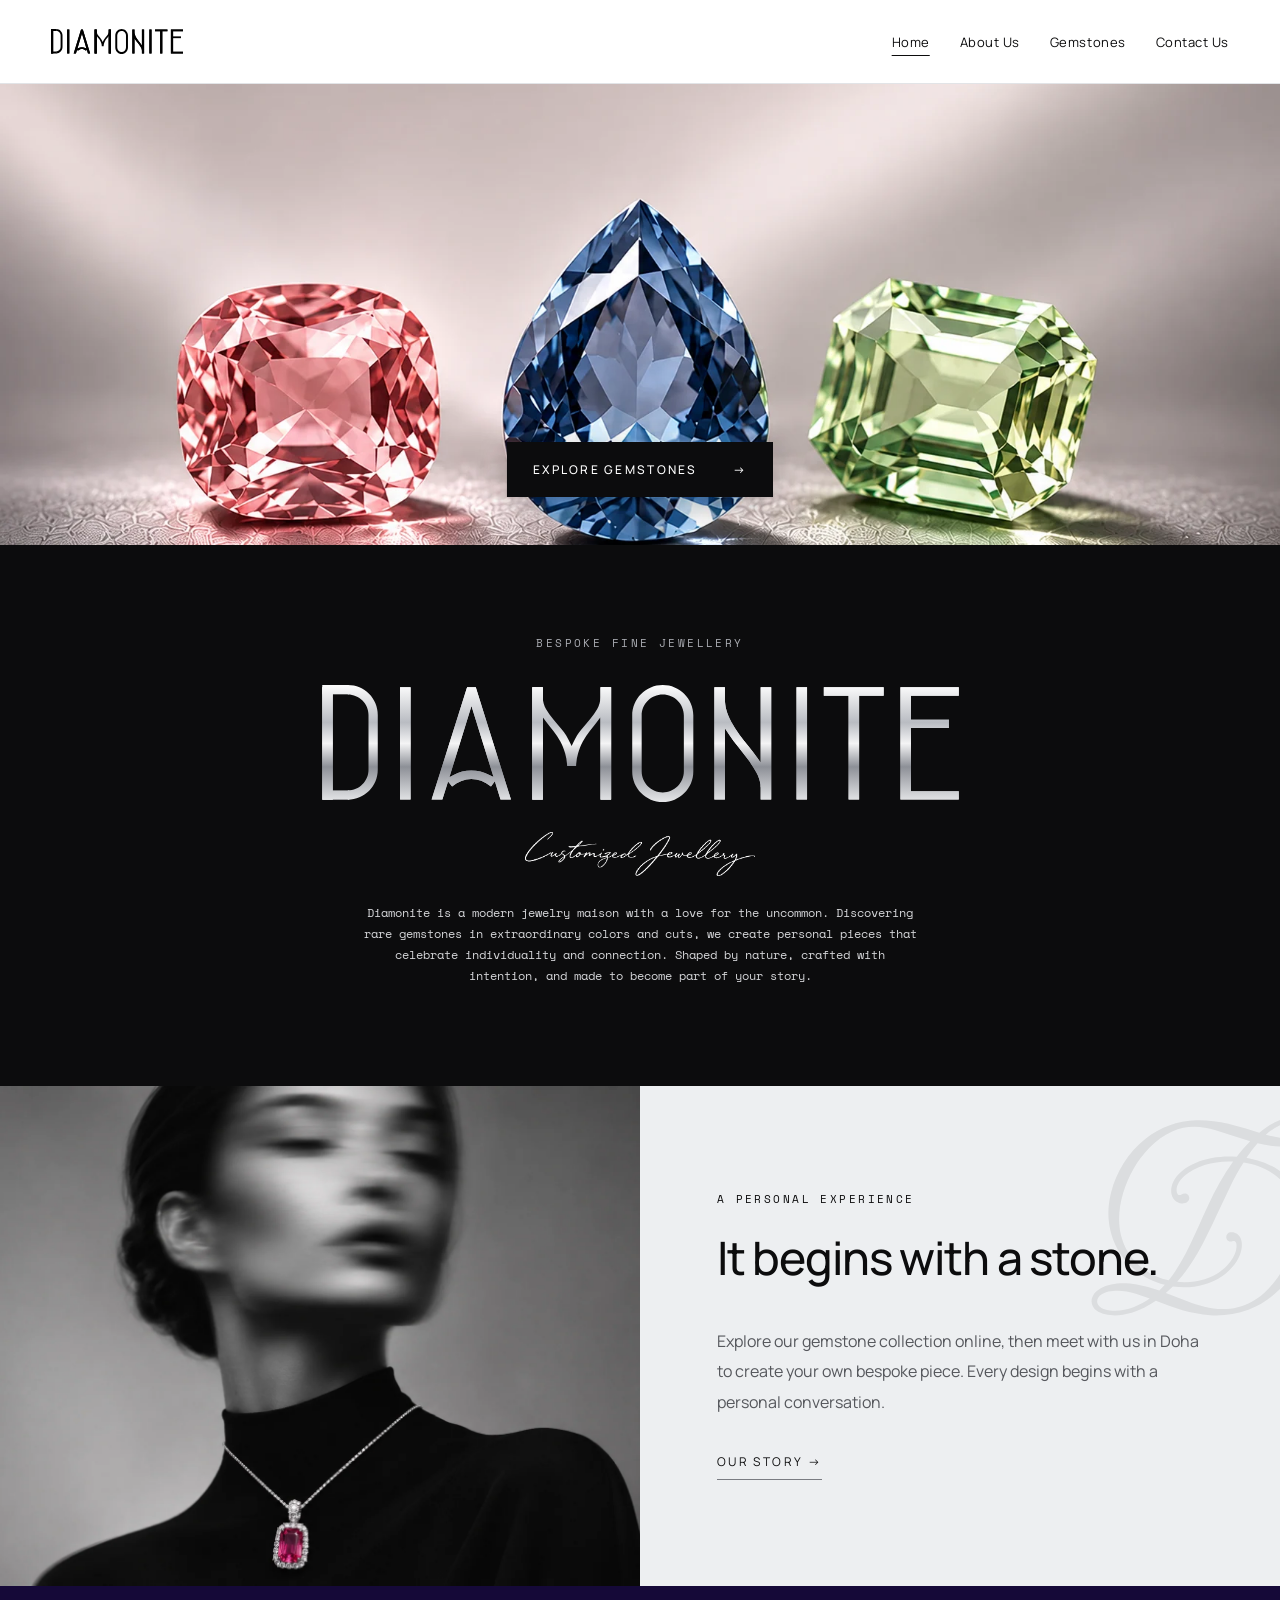
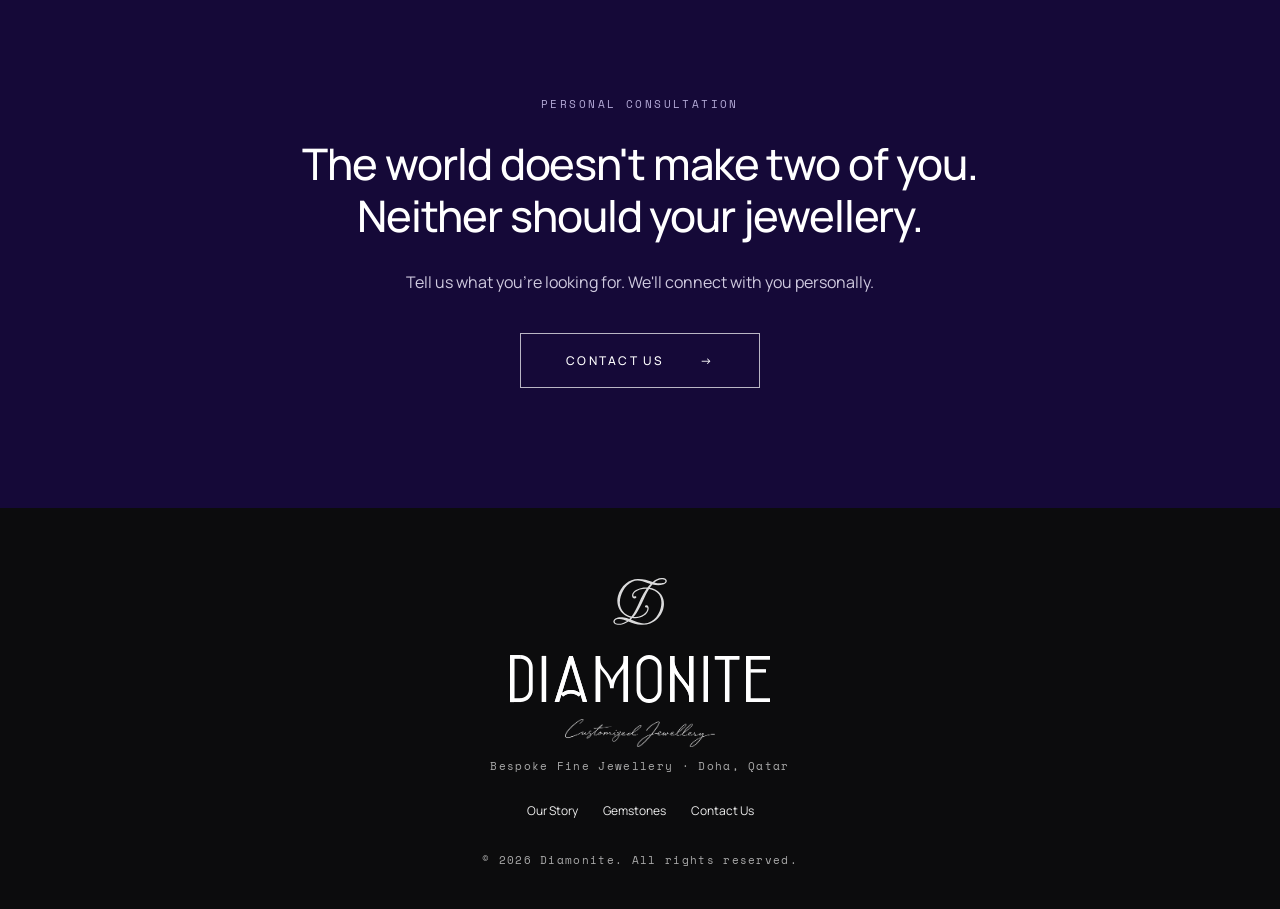
==== commit 3ab74ae7: "Diamonite: move Explore Gemstones button onto the home hero banner Co-Authored-By: Claude Opus 5.5 <" ====
--- a/diamonite/index.html
+++ b/diamonite/index.html
@@ -1 +1 @@
-<!doctype html><html lang="en"><head><meta charset="utf-8"><meta name="viewport" content="width=device-width, initial-scale=1"><meta name="theme-color" content="#ffffff"><meta name="description" content="Diamonite — bespoke fine jewellery in Doha. Discover gemstones and create something uniquely yours."><title>Uniquely Yours | Diamonite</title><link rel="preconnect" href="https://fonts.googleapis.com"><link rel="preconnect" href="https://fonts.gstatic.com" crossorigin><link rel="stylesheet" href="https://fonts.googleapis.com/css2?family=Manrope:wght@300;400;500;600&family=Space+Mono&display=swap"><link rel="icon" href="assets/brand/favicon.svg" type="image/svg+xml"><link rel="stylesheet" href="style.css?v=4"></head><body><header class="header"><button class="menu-toggle" aria-label="Open menu" aria-expanded="false">☰</button><a class="brand" href="index.html"><img src="assets/brand/wordmark.svg" alt="Diamonite" width="937" height="172"></a><nav class="desktop-nav" aria-label="Main navigation"><a href="index.html" aria-current="page">Home</a><a href="about.html">About Us</a><a href="gemstones.html">Gemstones</a><a href="contact.html">Contact Us</a></nav><a class="header-contact" href="contact.html">CONTACT</a></header><nav class="mobile-nav" aria-label="Mobile navigation"><a href="index.html" aria-current="page">Home</a><a href="about.html">About Us</a><a href="gemstones.html">Gemstones</a><a href="contact.html">Contact Us</a></nav><main><section class="home-hero"><picture><img src="assets/hero.webp" alt="Three loose coloured gemstones in pink, blue and pale green" fetchpriority="high"></picture></section><section class="intro"><div class="eyebrow">BESPOKE FINE JEWELLERY</div><h1 class="intro-wordmark"><span class="visually-hidden">Diamonite — Uniquely Yours</span></h1><img class="intro-script" src="assets/brand/script.png" alt="Customized Jewellery" width="376" height="71"><p class="intro-statement">Diamonite is a modern jewelry maison with a love for the uncommon. Discovering rare gemstones in extraordinary colors and cuts, we create personal pieces that celebrate individuality and connection. Shaped by nature, crafted with intention, and made to become part of your story.</p><a class="button light" href="gemstones.html">EXPLORE GEMSTONES <span aria-hidden="true">→</span></a></section><section class="home-story"><div class="home-story-image"><img src="assets/editorial-1.webp" loading="lazy" alt="Editorial portrait with a colourful gemstone pendant"></div><div class="home-story-copy"><img class="story-monogram" src="assets/brand/monogram.svg" alt="" width="320" height="278"><div class="eyebrow">A PERSONAL EXPERIENCE</div><h2>It begins with a stone.</h2><p>Explore our gemstone collection online, then meet with us in Doha to create your own bespoke piece. Every design begins with a personal conversation.</p><a class="text-link" href="about.html">OUR STORY →</a></div></section><section class="consult"><div class="eyebrow">PERSONAL CONSULTATION</div><h2>The world doesn't make two of you. Neither should your jewellery.</h2><p>Tell us what you're looking for. We'll connect with you personally.</p><a class="button light" href="contact.html">CONTACT US <span aria-hidden="true">→</span></a></section></main><footer><img class="footer-monogram" src="assets/brand/monogram.svg" alt="" width="320" height="278"><img class="footer-wordmark" src="assets/brand/wordmark.svg" alt="Diamonite" width="937" height="172"><img class="footer-script" src="assets/brand/script.png" alt="Customized Jewellery" width="376" height="71"><p>Bespoke Fine Jewellery · Doha, Qatar</p><div class="footer-links"><a href="about.html">Our Story</a><a href="gemstones.html">Gemstones</a><a href="contact.html">Contact Us</a></div><small>© 2026 Diamonite. All rights reserved.</small></footer><script src="app.js?v=4" defer></script></body></html>+<!doctype html><html lang="en"><head><meta charset="utf-8"><meta name="viewport" content="width=device-width, initial-scale=1"><meta name="theme-color" content="#ffffff"><meta name="description" content="Diamonite — bespoke fine jewellery in Doha. Discover gemstones and create something uniquely yours."><title>Uniquely Yours | Diamonite</title><link rel="preconnect" href="https://fonts.googleapis.com"><link rel="preconnect" href="https://fonts.gstatic.com" crossorigin><link rel="stylesheet" href="https://fonts.googleapis.com/css2?family=Manrope:wght@300;400;500;600&family=Space+Mono&display=swap"><link rel="icon" href="assets/brand/favicon.svg" type="image/svg+xml"><link rel="stylesheet" href="style.css?v=5"></head><body><header class="header"><button class="menu-toggle" aria-label="Open menu" aria-expanded="false">☰</button><a class="brand" href="index.html"><img src="assets/brand/wordmark.svg" alt="Diamonite" width="937" height="172"></a><nav class="desktop-nav" aria-label="Main navigation"><a href="index.html" aria-current="page">Home</a><a href="about.html">About Us</a><a href="gemstones.html">Gemstones</a><a href="contact.html">Contact Us</a></nav><a class="header-contact" href="contact.html">CONTACT</a></header><nav class="mobile-nav" aria-label="Mobile navigation"><a href="index.html" aria-current="page">Home</a><a href="about.html">About Us</a><a href="gemstones.html">Gemstones</a><a href="contact.html">Contact Us</a></nav><main><section class="home-hero"><picture><img src="assets/hero.webp" alt="Three loose coloured gemstones in pink, blue and pale green" fetchpriority="high"></picture><a class="button dark hero-cta" href="gemstones.html">EXPLORE GEMSTONES <span aria-hidden="true">→</span></a></section><section class="intro"><div class="eyebrow">BESPOKE FINE JEWELLERY</div><h1 class="intro-wordmark"><span class="visually-hidden">Diamonite — Uniquely Yours</span></h1><img class="intro-script" src="assets/brand/script.png" alt="Customized Jewellery" width="376" height="71"><p class="intro-statement">Diamonite is a modern jewelry maison with a love for the uncommon. Discovering rare gemstones in extraordinary colors and cuts, we create personal pieces that celebrate individuality and connection. Shaped by nature, crafted with intention, and made to become part of your story.</p></section><section class="home-story"><div class="home-story-image"><img src="assets/editorial-1.webp" loading="lazy" alt="Editorial portrait with a colourful gemstone pendant"></div><div class="home-story-copy"><img class="story-monogram" src="assets/brand/monogram.svg" alt="" width="320" height="278"><div class="eyebrow">A PERSONAL EXPERIENCE</div><h2>It begins with a stone.</h2><p>Explore our gemstone collection online, then meet with us in Doha to create your own bespoke piece. Every design begins with a personal conversation.</p><a class="text-link" href="about.html">OUR STORY →</a></div></section><section class="consult"><div class="eyebrow">PERSONAL CONSULTATION</div><h2>The world doesn't make two of you. Neither should your jewellery.</h2><p>Tell us what you're looking for. We'll connect with you personally.</p><a class="button light" href="contact.html">CONTACT US <span aria-hidden="true">→</span></a></section></main><footer><img class="footer-monogram" src="assets/brand/monogram.svg" alt="" width="320" height="278"><img class="footer-wordmark" src="assets/brand/wordmark.svg" alt="Diamonite" width="937" height="172"><img class="footer-script" src="assets/brand/script.png" alt="Customized Jewellery" width="376" height="71"><p>Bespoke Fine Jewellery · Doha, Qatar</p><div class="footer-links"><a href="about.html">Our Story</a><a href="gemstones.html">Gemstones</a><a href="contact.html">Contact Us</a></div><small>© 2026 Diamonite. All rights reserved.</small></footer><script src="app.js?v=5" defer></script></body></html>
--- a/diamonite/style.css
+++ b/diamonite/style.css
@@ -262,6 +262,7 @@
 
 /* ---------- Home ---------- */
 .home-hero {
+  position: relative;
   width: 100%;
   height: min(36vw, 500px);
   min-height: 260px;
@@ -275,6 +276,15 @@
   display: block;
   object-fit: cover;
   object-position: center 70%;
+}
+
+/* "Explore Gemstones" button placed over the hero banner */
+.hero-cta {
+  position: absolute;
+  left: 50%;
+  bottom: clamp(24px, 4vw, 48px);
+  transform: translateX(-50%);
+  box-shadow: 0 10px 30px rgba(0, 0, 0, .25);
 }
 
 .intro {
@@ -311,7 +321,7 @@
   font-size: 12px;
   line-height: 1.75;
   max-width: 560px;
-  margin: 0 auto 40px;
+  margin: 0 auto;
   color: #d4d5d8;
 }
 
@@ -713,6 +723,14 @@
   }
 
   /* Home */
+  .hero-cta {
+    min-width: 0;
+    gap: 18px;
+    padding: 14px 22px;
+    font-size: 11px;
+    white-space: nowrap;
+  }
+
   .home-hero {
     height: 40svh;
     min-height: 240px;
@@ -725,6 +743,7 @@
 
   .intro-statement {
     font-size: 11px;
+    margin-bottom: 0;
   }
 
   .home-story {
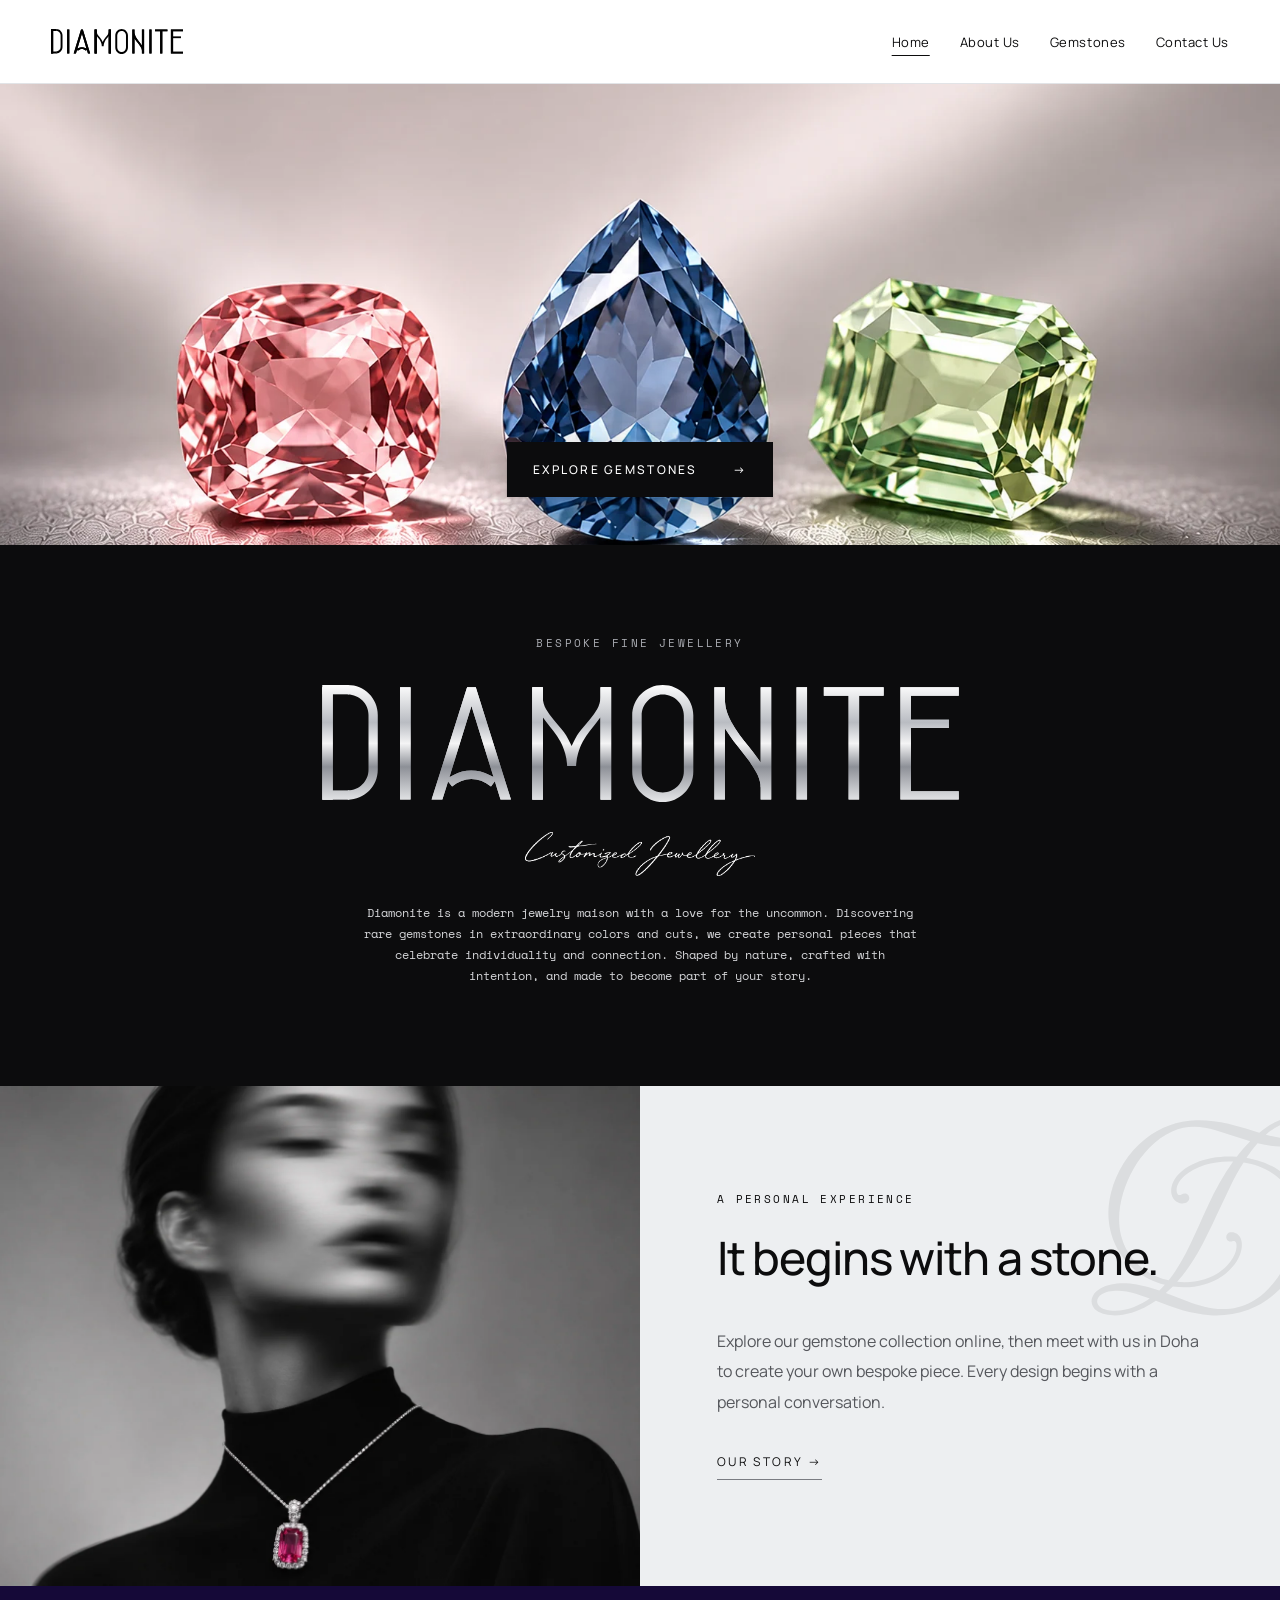
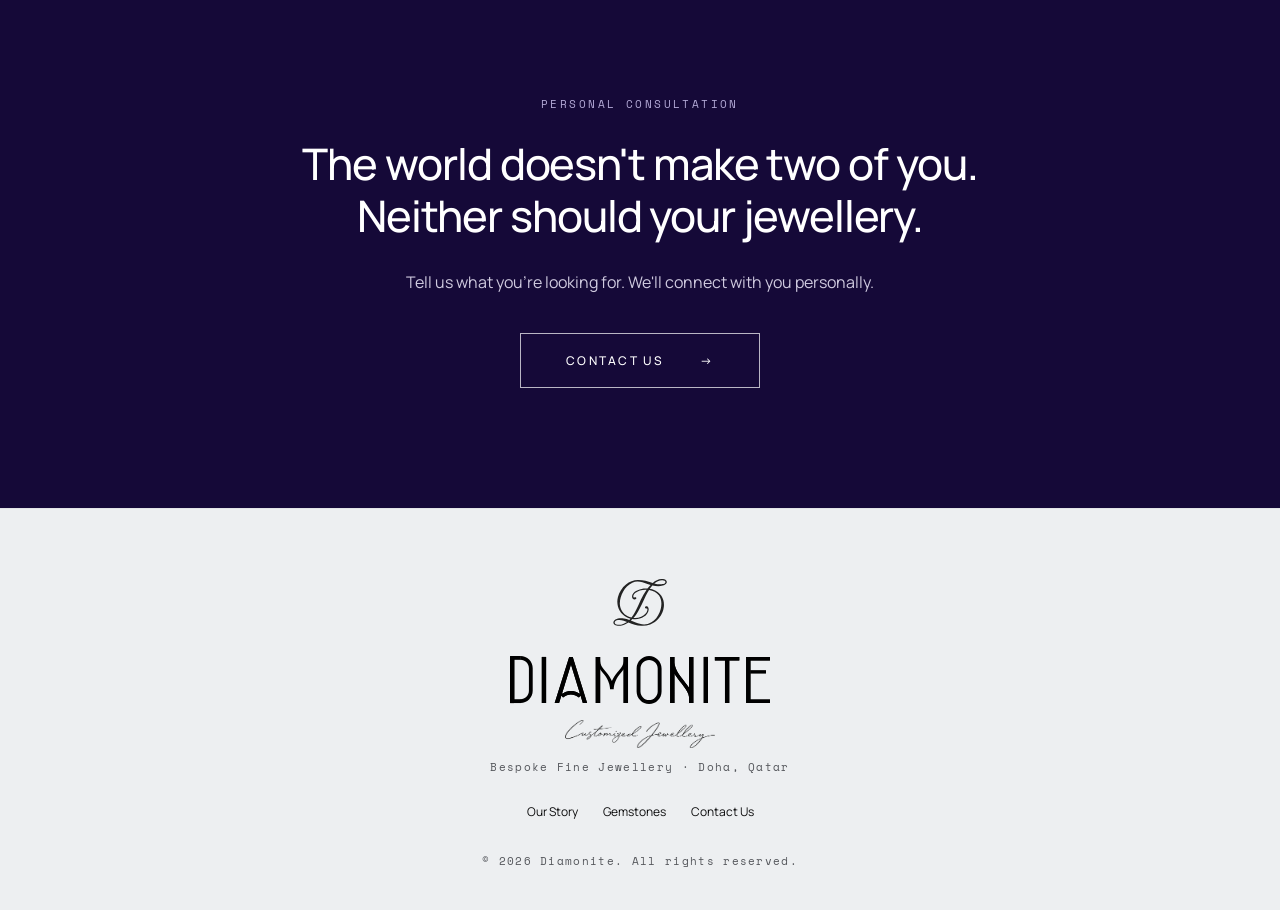
==== commit 3cceb3dc: "Diamonite: light grey footer instead of black Co-Authored-By: Claude Opus 5.5 <noreply@anthropic.com" ====
--- a/diamonite/index.html
+++ b/diamonite/index.html
@@ -1 +1 @@
-<!doctype html><html lang="en"><head><meta charset="utf-8"><meta name="viewport" content="width=device-width, initial-scale=1"><meta name="theme-color" content="#ffffff"><meta name="description" content="Diamonite — bespoke fine jewellery in Doha. Discover gemstones and create something uniquely yours."><title>Uniquely Yours | Diamonite</title><link rel="preconnect" href="https://fonts.googleapis.com"><link rel="preconnect" href="https://fonts.gstatic.com" crossorigin><link rel="stylesheet" href="https://fonts.googleapis.com/css2?family=Manrope:wght@300;400;500;600&family=Space+Mono&display=swap"><link rel="icon" href="assets/brand/favicon.svg" type="image/svg+xml"><link rel="stylesheet" href="style.css?v=5"></head><body><header class="header"><button class="menu-toggle" aria-label="Open menu" aria-expanded="false">☰</button><a class="brand" href="index.html"><img src="assets/brand/wordmark.svg" alt="Diamonite" width="937" height="172"></a><nav class="desktop-nav" aria-label="Main navigation"><a href="index.html" aria-current="page">Home</a><a href="about.html">About Us</a><a href="gemstones.html">Gemstones</a><a href="contact.html">Contact Us</a></nav><a class="header-contact" href="contact.html">CONTACT</a></header><nav class="mobile-nav" aria-label="Mobile navigation"><a href="index.html" aria-current="page">Home</a><a href="about.html">About Us</a><a href="gemstones.html">Gemstones</a><a href="contact.html">Contact Us</a></nav><main><section class="home-hero"><picture><img src="assets/hero.webp" alt="Three loose coloured gemstones in pink, blue and pale green" fetchpriority="high"></picture><a class="button dark hero-cta" href="gemstones.html">EXPLORE GEMSTONES <span aria-hidden="true">→</span></a></section><section class="intro"><div class="eyebrow">BESPOKE FINE JEWELLERY</div><h1 class="intro-wordmark"><span class="visually-hidden">Diamonite — Uniquely Yours</span></h1><img class="intro-script" src="assets/brand/script.png" alt="Customized Jewellery" width="376" height="71"><p class="intro-statement">Diamonite is a modern jewelry maison with a love for the uncommon. Discovering rare gemstones in extraordinary colors and cuts, we create personal pieces that celebrate individuality and connection. Shaped by nature, crafted with intention, and made to become part of your story.</p></section><section class="home-story"><div class="home-story-image"><img src="assets/editorial-1.webp" loading="lazy" alt="Editorial portrait with a colourful gemstone pendant"></div><div class="home-story-copy"><img class="story-monogram" src="assets/brand/monogram.svg" alt="" width="320" height="278"><div class="eyebrow">A PERSONAL EXPERIENCE</div><h2>It begins with a stone.</h2><p>Explore our gemstone collection online, then meet with us in Doha to create your own bespoke piece. Every design begins with a personal conversation.</p><a class="text-link" href="about.html">OUR STORY →</a></div></section><section class="consult"><div class="eyebrow">PERSONAL CONSULTATION</div><h2>The world doesn't make two of you. Neither should your jewellery.</h2><p>Tell us what you're looking for. We'll connect with you personally.</p><a class="button light" href="contact.html">CONTACT US <span aria-hidden="true">→</span></a></section></main><footer><img class="footer-monogram" src="assets/brand/monogram.svg" alt="" width="320" height="278"><img class="footer-wordmark" src="assets/brand/wordmark.svg" alt="Diamonite" width="937" height="172"><img class="footer-script" src="assets/brand/script.png" alt="Customized Jewellery" width="376" height="71"><p>Bespoke Fine Jewellery · Doha, Qatar</p><div class="footer-links"><a href="about.html">Our Story</a><a href="gemstones.html">Gemstones</a><a href="contact.html">Contact Us</a></div><small>© 2026 Diamonite. All rights reserved.</small></footer><script src="app.js?v=5" defer></script></body></html>+<!doctype html><html lang="en"><head><meta charset="utf-8"><meta name="viewport" content="width=device-width, initial-scale=1"><meta name="theme-color" content="#ffffff"><meta name="description" content="Diamonite — bespoke fine jewellery in Doha. Discover gemstones and create something uniquely yours."><title>Uniquely Yours | Diamonite</title><link rel="preconnect" href="https://fonts.googleapis.com"><link rel="preconnect" href="https://fonts.gstatic.com" crossorigin><link rel="stylesheet" href="https://fonts.googleapis.com/css2?family=Manrope:wght@300;400;500;600&family=Space+Mono&display=swap"><link rel="icon" href="assets/brand/favicon.svg" type="image/svg+xml"><link rel="stylesheet" href="style.css?v=6"></head><body><header class="header"><button class="menu-toggle" aria-label="Open menu" aria-expanded="false">☰</button><a class="brand" href="index.html"><img src="assets/brand/wordmark.svg" alt="Diamonite" width="937" height="172"></a><nav class="desktop-nav" aria-label="Main navigation"><a href="index.html" aria-current="page">Home</a><a href="about.html">About Us</a><a href="gemstones.html">Gemstones</a><a href="contact.html">Contact Us</a></nav><a class="header-contact" href="contact.html">CONTACT</a></header><nav class="mobile-nav" aria-label="Mobile navigation"><a href="index.html" aria-current="page">Home</a><a href="about.html">About Us</a><a href="gemstones.html">Gemstones</a><a href="contact.html">Contact Us</a></nav><main><section class="home-hero"><picture><img src="assets/hero.webp" alt="Three loose coloured gemstones in pink, blue and pale green" fetchpriority="high"></picture><a class="button dark hero-cta" href="gemstones.html">EXPLORE GEMSTONES <span aria-hidden="true">→</span></a></section><section class="intro"><div class="eyebrow">BESPOKE FINE JEWELLERY</div><h1 class="intro-wordmark"><span class="visually-hidden">Diamonite — Uniquely Yours</span></h1><img class="intro-script" src="assets/brand/script.png" alt="Customized Jewellery" width="376" height="71"><p class="intro-statement">Diamonite is a modern jewelry maison with a love for the uncommon. Discovering rare gemstones in extraordinary colors and cuts, we create personal pieces that celebrate individuality and connection. Shaped by nature, crafted with intention, and made to become part of your story.</p></section><section class="home-story"><div class="home-story-image"><img src="assets/editorial-1.webp" loading="lazy" alt="Editorial portrait with a colourful gemstone pendant"></div><div class="home-story-copy"><img class="story-monogram" src="assets/brand/monogram.svg" alt="" width="320" height="278"><div class="eyebrow">A PERSONAL EXPERIENCE</div><h2>It begins with a stone.</h2><p>Explore our gemstone collection online, then meet with us in Doha to create your own bespoke piece. Every design begins with a personal conversation.</p><a class="text-link" href="about.html">OUR STORY →</a></div></section><section class="consult"><div class="eyebrow">PERSONAL CONSULTATION</div><h2>The world doesn't make two of you. Neither should your jewellery.</h2><p>Tell us what you're looking for. We'll connect with you personally.</p><a class="button light" href="contact.html">CONTACT US <span aria-hidden="true">→</span></a></section></main><footer><img class="footer-monogram" src="assets/brand/monogram.svg" alt="" width="320" height="278"><img class="footer-wordmark" src="assets/brand/wordmark.svg" alt="Diamonite" width="937" height="172"><img class="footer-script" src="assets/brand/script.png" alt="Customized Jewellery" width="376" height="71"><p>Bespoke Fine Jewellery · Doha, Qatar</p><div class="footer-links"><a href="about.html">Our Story</a><a href="gemstones.html">Gemstones</a><a href="contact.html">Contact Us</a></div><small>© 2026 Diamonite. All rights reserved.</small></footer><script src="app.js?v=6" defer></script></body></html>
--- a/diamonite/style.css
+++ b/diamonite/style.css
@@ -73,8 +73,7 @@
   outline-offset: 3px;
 }
 
-.button.dark:focus-visible,
-footer :focus-visible {
+.button.dark:focus-visible {
   outline-color: #c9c3ba;
 }
 
@@ -605,8 +604,9 @@
 /* ---------- Footer ---------- */
 footer {
   text-align: center;
-  background: var(--ink);
-  color: #eee;
+  background: var(--stone);
+  color: var(--ink);
+  border-top: 1px solid var(--line);
   padding: 70px 20px 40px;
 }
 
@@ -614,7 +614,6 @@
   display: block;
   height: auto;
   margin: 0 auto;
-  filter: invert(1);
 }
 
 .footer-monogram {
@@ -654,7 +653,7 @@
   font-family: var(--font-mono);
   font-size: 11px;
   letter-spacing: .12em;
-  color: #aaa;
+  color: var(--ink-soft);
 }
 
 /* ==========================================================================
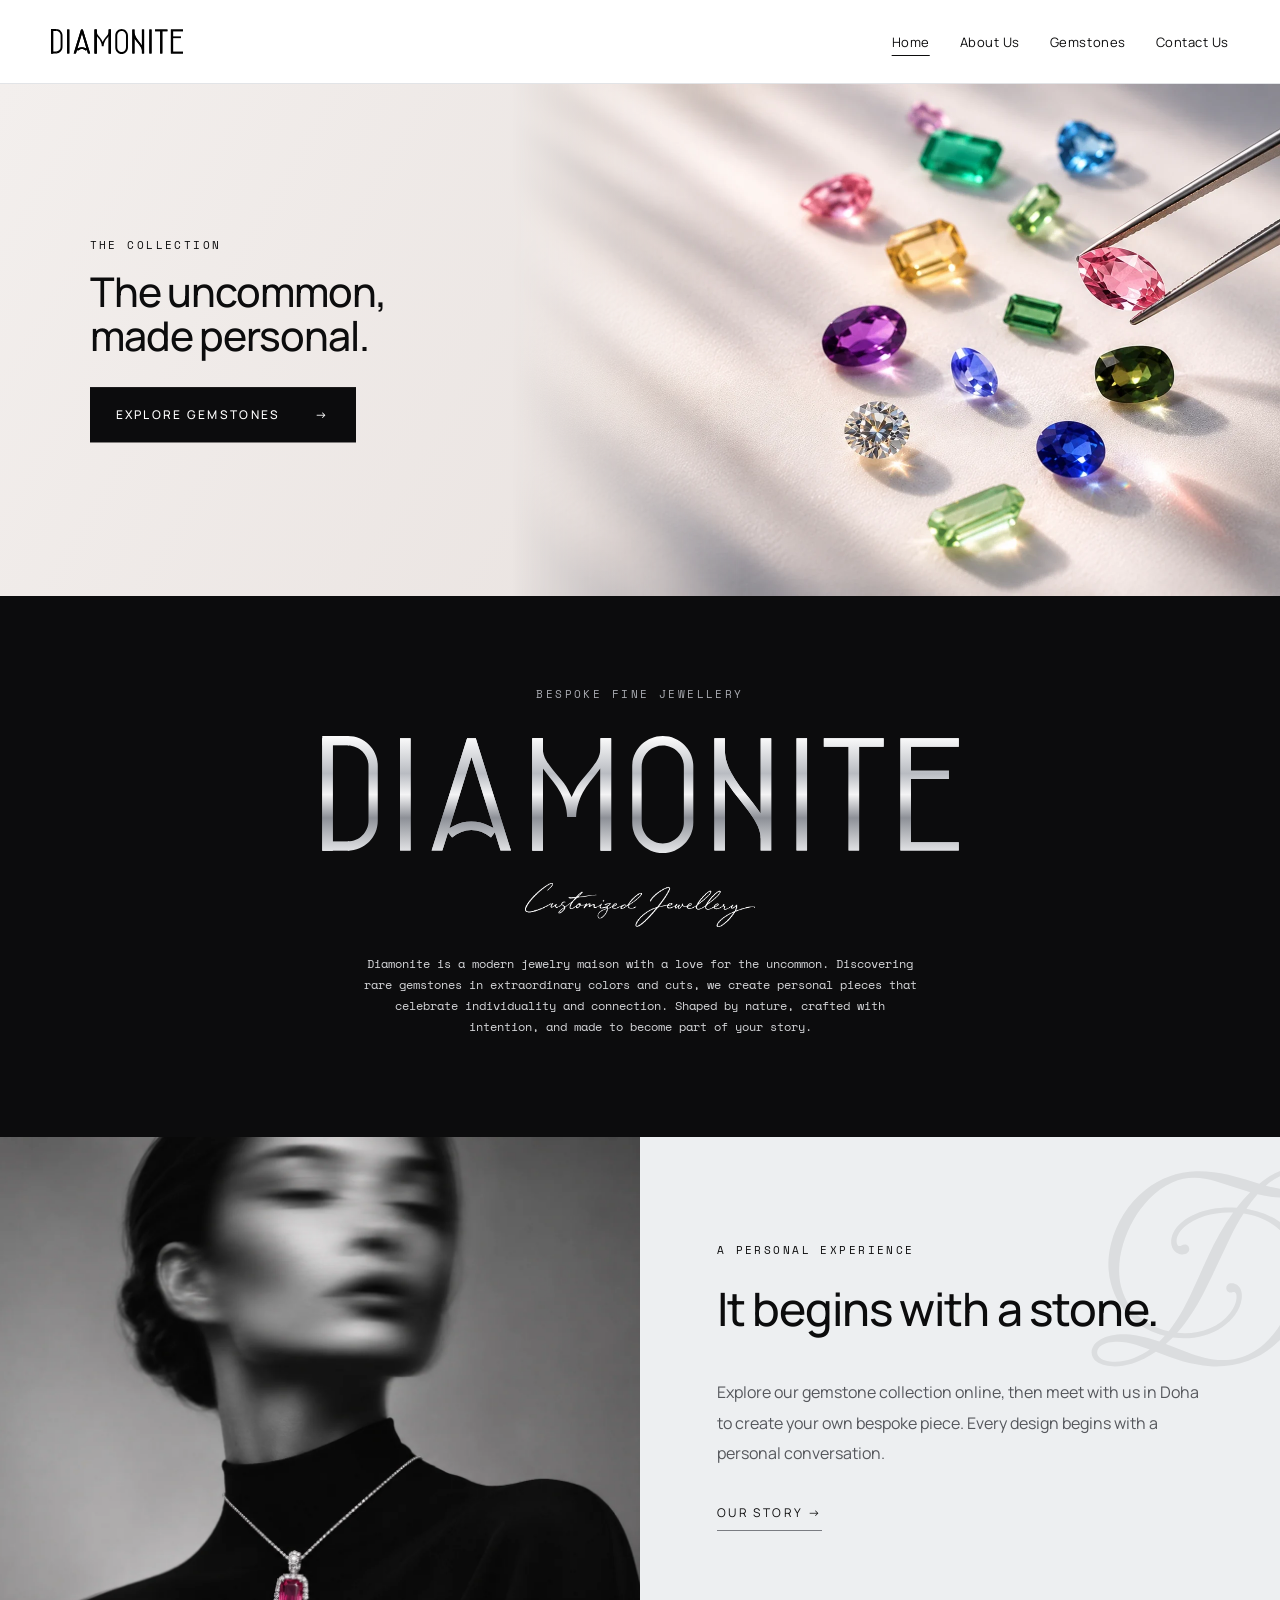
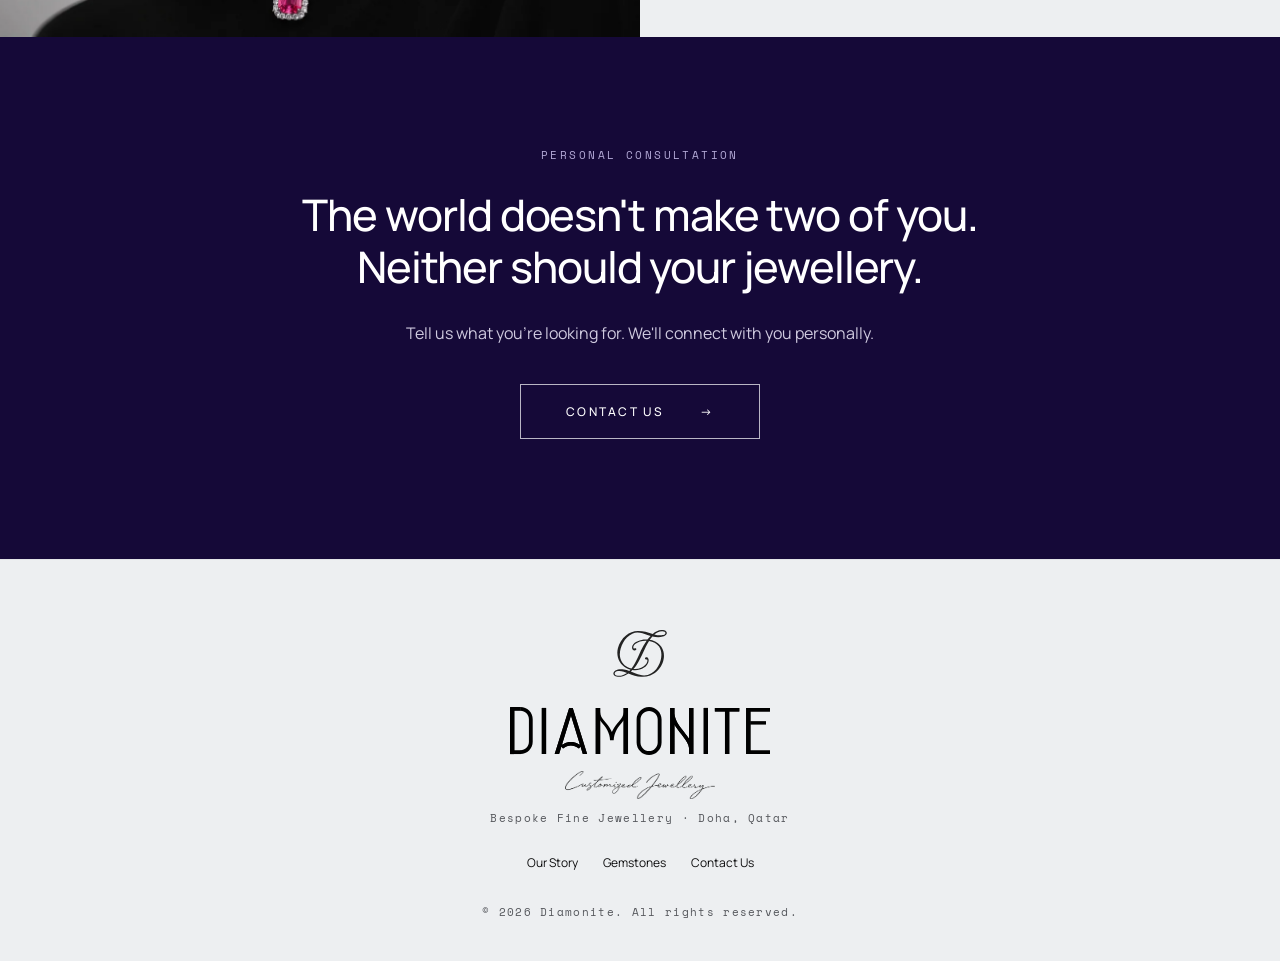
==== commit ba666e59: "Diamonite: new home banner photo with title and button beside the stones Co-Authored-By: Claude Opus" ====
--- a/diamonite/index.html
+++ b/diamonite/index.html
@@ -1 +1 @@
-<!doctype html><html lang="en"><head><meta charset="utf-8"><meta name="viewport" content="width=device-width, initial-scale=1"><meta name="theme-color" content="#ffffff"><meta name="description" content="Diamonite — bespoke fine jewellery in Doha. Discover gemstones and create something uniquely yours."><title>Uniquely Yours | Diamonite</title><link rel="preconnect" href="https://fonts.googleapis.com"><link rel="preconnect" href="https://fonts.gstatic.com" crossorigin><link rel="stylesheet" href="https://fonts.googleapis.com/css2?family=Manrope:wght@300;400;500;600&family=Space+Mono&display=swap"><link rel="icon" href="assets/brand/favicon.svg" type="image/svg+xml"><link rel="stylesheet" href="style.css?v=6"></head><body><header class="header"><button class="menu-toggle" aria-label="Open menu" aria-expanded="false">☰</button><a class="brand" href="index.html"><img src="assets/brand/wordmark.svg" alt="Diamonite" width="937" height="172"></a><nav class="desktop-nav" aria-label="Main navigation"><a href="index.html" aria-current="page">Home</a><a href="about.html">About Us</a><a href="gemstones.html">Gemstones</a><a href="contact.html">Contact Us</a></nav><a class="header-contact" href="contact.html">CONTACT</a></header><nav class="mobile-nav" aria-label="Mobile navigation"><a href="index.html" aria-current="page">Home</a><a href="about.html">About Us</a><a href="gemstones.html">Gemstones</a><a href="contact.html">Contact Us</a></nav><main><section class="home-hero"><picture><img src="assets/hero.webp" alt="Three loose coloured gemstones in pink, blue and pale green" fetchpriority="high"></picture><a class="button dark hero-cta" href="gemstones.html">EXPLORE GEMSTONES <span aria-hidden="true">→</span></a></section><section class="intro"><div class="eyebrow">BESPOKE FINE JEWELLERY</div><h1 class="intro-wordmark"><span class="visually-hidden">Diamonite — Uniquely Yours</span></h1><img class="intro-script" src="assets/brand/script.png" alt="Customized Jewellery" width="376" height="71"><p class="intro-statement">Diamonite is a modern jewelry maison with a love for the uncommon. Discovering rare gemstones in extraordinary colors and cuts, we create personal pieces that celebrate individuality and connection. Shaped by nature, crafted with intention, and made to become part of your story.</p></section><section class="home-story"><div class="home-story-image"><img src="assets/editorial-1.webp" loading="lazy" alt="Editorial portrait with a colourful gemstone pendant"></div><div class="home-story-copy"><img class="story-monogram" src="assets/brand/monogram.svg" alt="" width="320" height="278"><div class="eyebrow">A PERSONAL EXPERIENCE</div><h2>It begins with a stone.</h2><p>Explore our gemstone collection online, then meet with us in Doha to create your own bespoke piece. Every design begins with a personal conversation.</p><a class="text-link" href="about.html">OUR STORY →</a></div></section><section class="consult"><div class="eyebrow">PERSONAL CONSULTATION</div><h2>The world doesn't make two of you. Neither should your jewellery.</h2><p>Tell us what you're looking for. We'll connect with you personally.</p><a class="button light" href="contact.html">CONTACT US <span aria-hidden="true">→</span></a></section></main><footer><img class="footer-monogram" src="assets/brand/monogram.svg" alt="" width="320" height="278"><img class="footer-wordmark" src="assets/brand/wordmark.svg" alt="Diamonite" width="937" height="172"><img class="footer-script" src="assets/brand/script.png" alt="Customized Jewellery" width="376" height="71"><p>Bespoke Fine Jewellery · Doha, Qatar</p><div class="footer-links"><a href="about.html">Our Story</a><a href="gemstones.html">Gemstones</a><a href="contact.html">Contact Us</a></div><small>© 2026 Diamonite. All rights reserved.</small></footer><script src="app.js?v=6" defer></script></body></html>+<!doctype html><html lang="en"><head><meta charset="utf-8"><meta name="viewport" content="width=device-width, initial-scale=1"><meta name="theme-color" content="#ffffff"><meta name="description" content="Diamonite — bespoke fine jewellery in Doha. Discover gemstones and create something uniquely yours."><title>Uniquely Yours | Diamonite</title><link rel="preconnect" href="https://fonts.googleapis.com"><link rel="preconnect" href="https://fonts.gstatic.com" crossorigin><link rel="stylesheet" href="https://fonts.googleapis.com/css2?family=Manrope:wght@300;400;500;600&family=Space+Mono&display=swap"><link rel="icon" href="assets/brand/favicon.svg" type="image/svg+xml"><link rel="stylesheet" href="style.css?v=7"></head><body><header class="header"><button class="menu-toggle" aria-label="Open menu" aria-expanded="false">☰</button><a class="brand" href="index.html"><img src="assets/brand/wordmark.svg" alt="Diamonite" width="937" height="172"></a><nav class="desktop-nav" aria-label="Main navigation"><a href="index.html" aria-current="page">Home</a><a href="about.html">About Us</a><a href="gemstones.html">Gemstones</a><a href="contact.html">Contact Us</a></nav><a class="header-contact" href="contact.html">CONTACT</a></header><nav class="mobile-nav" aria-label="Mobile navigation"><a href="index.html" aria-current="page">Home</a><a href="about.html">About Us</a><a href="gemstones.html">Gemstones</a><a href="contact.html">Contact Us</a></nav><main><section class="home-hero"><picture><img src="assets/hero-gems.webp" alt="Loose coloured gemstones on a white surface, one held in tweezers" width="1536" height="1024" fetchpriority="high"></picture><div class="hero-copy"><div class="eyebrow">THE COLLECTION</div><p class="hero-title">The uncommon,<br>made personal.</p><a class="button dark" href="gemstones.html">EXPLORE GEMSTONES <span aria-hidden="true">→</span></a></div></section><section class="intro"><div class="eyebrow">BESPOKE FINE JEWELLERY</div><h1 class="intro-wordmark"><span class="visually-hidden">Diamonite — Uniquely Yours</span></h1><img class="intro-script" src="assets/brand/script.png" alt="Customized Jewellery" width="376" height="71"><p class="intro-statement">Diamonite is a modern jewelry maison with a love for the uncommon. Discovering rare gemstones in extraordinary colors and cuts, we create personal pieces that celebrate individuality and connection. Shaped by nature, crafted with intention, and made to become part of your story.</p></section><section class="home-story"><div class="home-story-image"><img src="assets/editorial-1.webp" loading="lazy" alt="Editorial portrait with a colourful gemstone pendant"></div><div class="home-story-copy"><img class="story-monogram" src="assets/brand/monogram.svg" alt="" width="320" height="278"><div class="eyebrow">A PERSONAL EXPERIENCE</div><h2>It begins with a stone.</h2><p>Explore our gemstone collection online, then meet with us in Doha to create your own bespoke piece. Every design begins with a personal conversation.</p><a class="text-link" href="about.html">OUR STORY →</a></div></section><section class="consult"><div class="eyebrow">PERSONAL CONSULTATION</div><h2>The world doesn't make two of you. Neither should your jewellery.</h2><p>Tell us what you're looking for. We'll connect with you personally.</p><a class="button light" href="contact.html">CONTACT US <span aria-hidden="true">→</span></a></section></main><footer><img class="footer-monogram" src="assets/brand/monogram.svg" alt="" width="320" height="278"><img class="footer-wordmark" src="assets/brand/wordmark.svg" alt="Diamonite" width="937" height="172"><img class="footer-script" src="assets/brand/script.png" alt="Customized Jewellery" width="376" height="71"><p>Bespoke Fine Jewellery · Doha, Qatar</p><div class="footer-links"><a href="about.html">Our Story</a><a href="gemstones.html">Gemstones</a><a href="contact.html">Contact Us</a></div><small>© 2026 Diamonite. All rights reserved.</small></footer><script src="app.js?v=7" defer></script></body></html>
--- a/diamonite/style.css
+++ b/diamonite/style.css
@@ -263,10 +263,20 @@
 .home-hero {
   position: relative;
   width: 100%;
-  height: min(36vw, 500px);
-  min-height: 260px;
+  height: min(40vw, 600px);
+  min-height: 300px;
   overflow: hidden;
-  background: #c8c4c1;
+  background: linear-gradient(120deg, #f3efed 0%, #e4dcd9 100%);
+}
+
+/* Desktop: full photo on the right, fading into the plain left panel */
+.home-hero picture {
+  position: absolute;
+  inset: 0 0 0 auto;
+  height: 100%;
+  aspect-ratio: 3 / 2;
+  -webkit-mask-image: linear-gradient(to right, transparent 0%, #000 30%);
+  mask-image: linear-gradient(to right, transparent 0%, #000 30%);
 }
 
 .home-hero img {
@@ -274,16 +284,24 @@
   height: 100%;
   display: block;
   object-fit: cover;
-  object-position: center 70%;
-}
-
-/* "Explore Gemstones" button placed over the hero banner */
-.hero-cta {
+  object-position: center;
+}
+
+/* Title + "Explore Gemstones" button in the plain left part of the banner */
+.hero-copy {
   position: absolute;
-  left: 50%;
-  bottom: clamp(24px, 4vw, 48px);
-  transform: translateX(-50%);
-  box-shadow: 0 10px 30px rgba(0, 0, 0, .25);
+  left: 7%;
+  top: 50%;
+  transform: translateY(-50%);
+  max-width: 36%;
+}
+
+.hero-title {
+  font-size: clamp(28px, 3.2vw, 50px);
+  font-weight: 500;
+  line-height: 1.08;
+  letter-spacing: -.025em;
+  margin: 16px 0 30px;
 }
 
 .intro {
@@ -722,18 +740,48 @@
   }
 
   /* Home */
-  .hero-cta {
+  /* Mobile: photo on top, button in its own strip below (never over the stones) */
+  .home-hero {
+    height: auto;
+    min-height: 0;
+    max-height: none;
+    background: var(--white);
+    text-align: center;
+  }
+
+  .home-hero picture {
+    position: static;
+    display: block;
+    aspect-ratio: auto;
+    -webkit-mask-image: none;
+    mask-image: none;
+    height: 40svh;
+    min-height: 240px;
+    max-height: 360px;
+  }
+
+  .home-hero img {
+    object-position: 70% center;
+  }
+
+  .hero-copy {
+    position: static;
+    transform: none;
+    max-width: none;
+    padding: 30px 24px 34px;
+  }
+
+  .hero-title {
+    font-size: 30px;
+    margin: 12px 0 22px;
+  }
+
+  .hero-copy .button {
     min-width: 0;
     gap: 18px;
     padding: 14px 22px;
     font-size: 11px;
     white-space: nowrap;
-  }
-
-  .home-hero {
-    height: 40svh;
-    min-height: 240px;
-    max-height: 360px;
   }
 
   .intro {
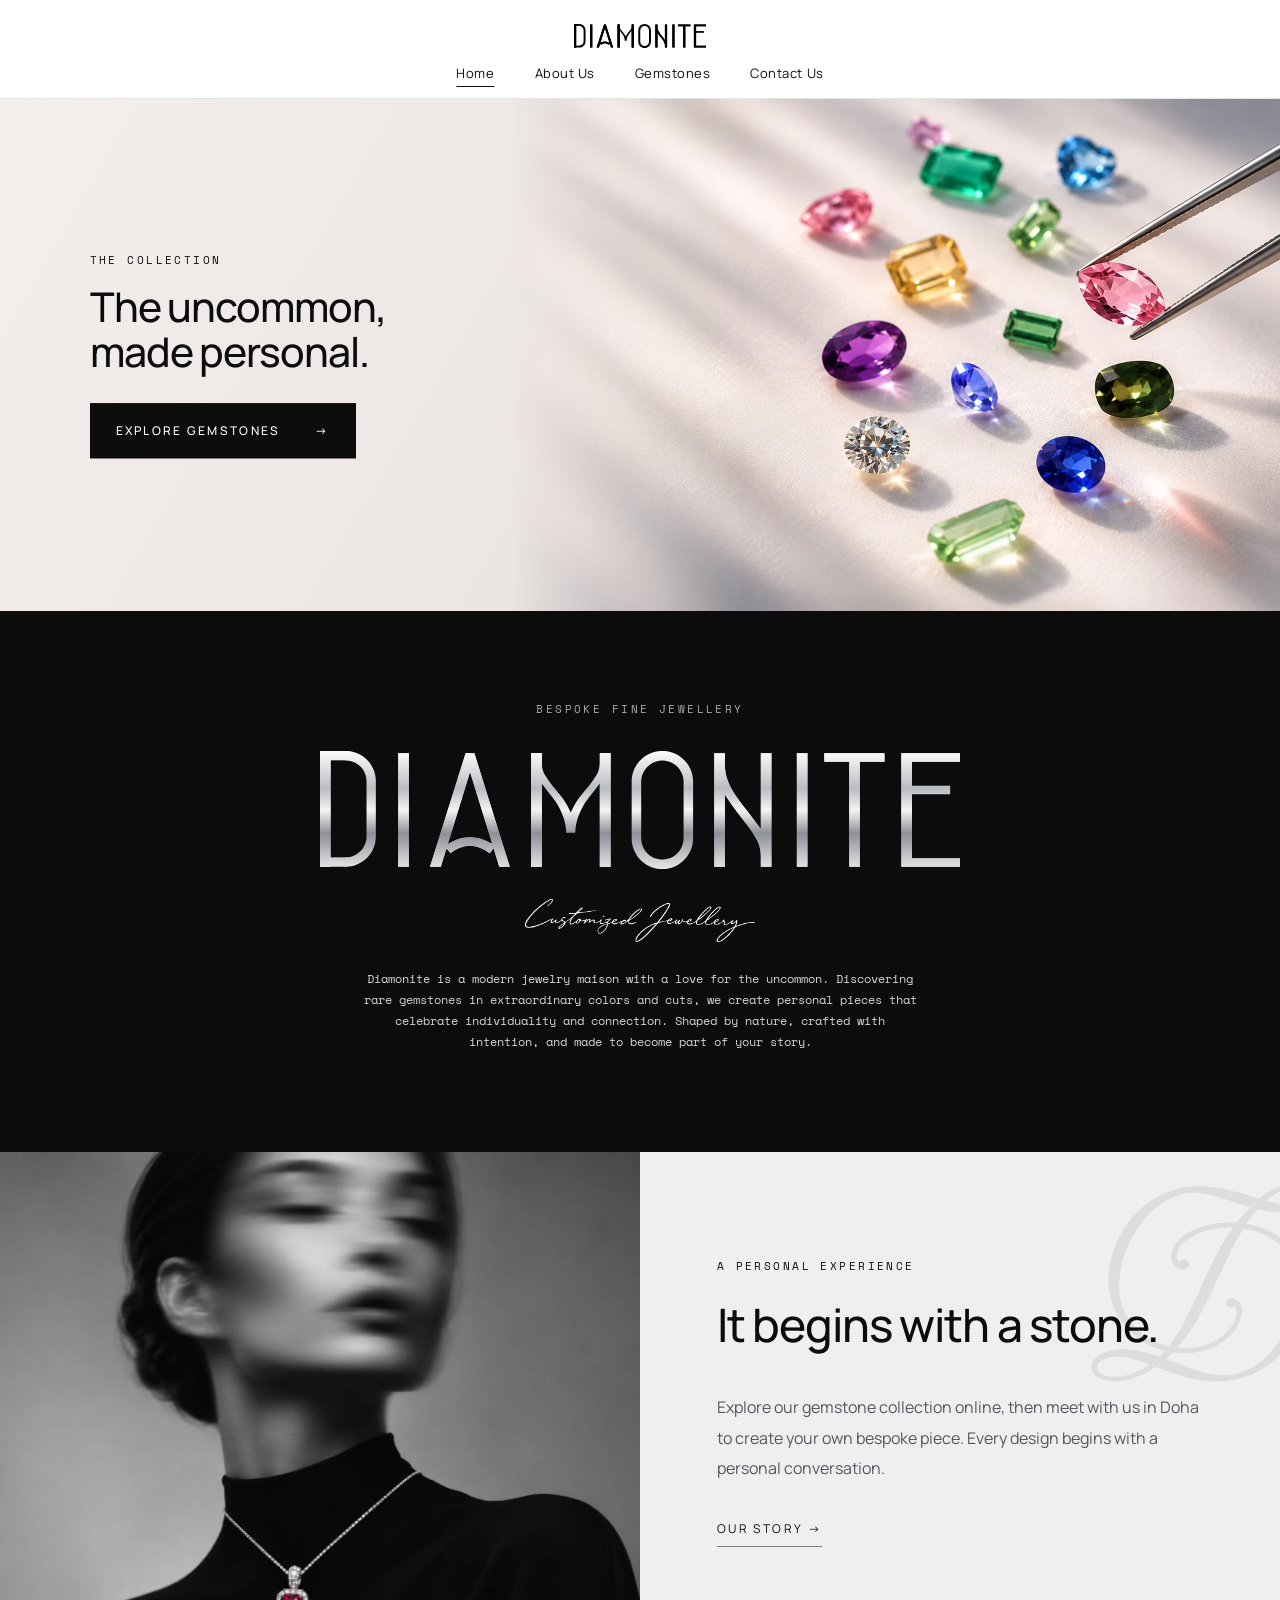
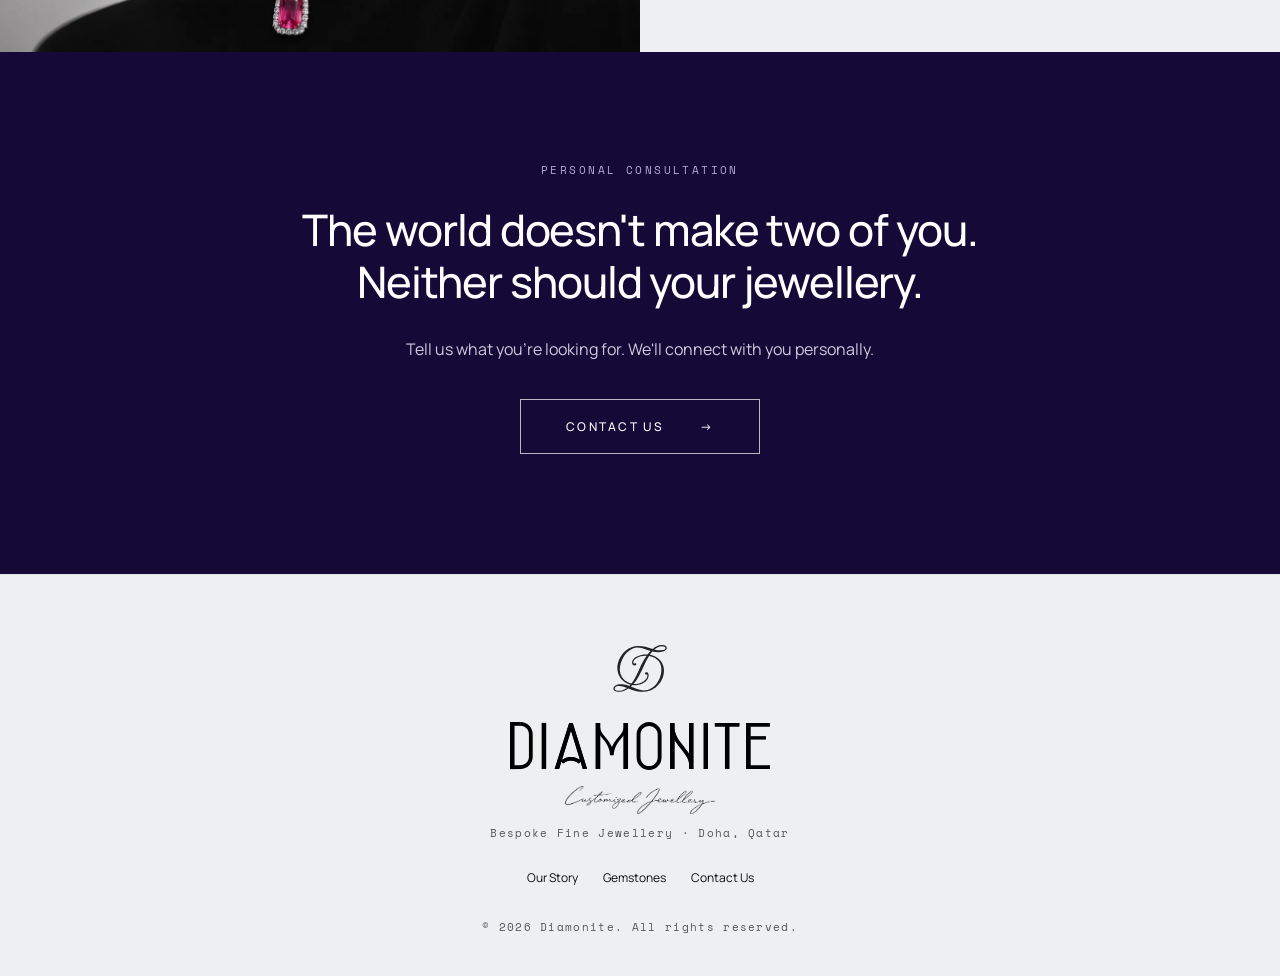
==== commit 2fd1a0ef: "Diamonite: centre the logo with the menu underneath on desktop Co-Authored-By: Claude Opus 5.5 <nore" ====
--- a/diamonite/index.html
+++ b/diamonite/index.html
@@ -1 +1 @@
-<!doctype html><html lang="en"><head><meta charset="utf-8"><meta name="viewport" content="width=device-width, initial-scale=1"><meta name="theme-color" content="#ffffff"><meta name="description" content="Diamonite — bespoke fine jewellery in Doha. Discover gemstones and create something uniquely yours."><title>Uniquely Yours | Diamonite</title><link rel="preconnect" href="https://fonts.googleapis.com"><link rel="preconnect" href="https://fonts.gstatic.com" crossorigin><link rel="stylesheet" href="https://fonts.googleapis.com/css2?family=Manrope:wght@300;400;500;600&family=Space+Mono&display=swap"><link rel="icon" href="assets/brand/favicon.svg" type="image/svg+xml"><link rel="stylesheet" href="style.css?v=7"></head><body><header class="header"><button class="menu-toggle" aria-label="Open menu" aria-expanded="false">☰</button><a class="brand" href="index.html"><img src="assets/brand/wordmark.svg" alt="Diamonite" width="937" height="172"></a><nav class="desktop-nav" aria-label="Main navigation"><a href="index.html" aria-current="page">Home</a><a href="about.html">About Us</a><a href="gemstones.html">Gemstones</a><a href="contact.html">Contact Us</a></nav><a class="header-contact" href="contact.html">CONTACT</a></header><nav class="mobile-nav" aria-label="Mobile navigation"><a href="index.html" aria-current="page">Home</a><a href="about.html">About Us</a><a href="gemstones.html">Gemstones</a><a href="contact.html">Contact Us</a></nav><main><section class="home-hero"><picture><img src="assets/hero-gems.webp" alt="Loose coloured gemstones on a white surface, one held in tweezers" width="1536" height="1024" fetchpriority="high"></picture><div class="hero-copy"><div class="eyebrow">THE COLLECTION</div><p class="hero-title">The uncommon,<br>made personal.</p><a class="button dark" href="gemstones.html">EXPLORE GEMSTONES <span aria-hidden="true">→</span></a></div></section><section class="intro"><div class="eyebrow">BESPOKE FINE JEWELLERY</div><h1 class="intro-wordmark"><span class="visually-hidden">Diamonite — Uniquely Yours</span></h1><img class="intro-script" src="assets/brand/script.png" alt="Customized Jewellery" width="376" height="71"><p class="intro-statement">Diamonite is a modern jewelry maison with a love for the uncommon. Discovering rare gemstones in extraordinary colors and cuts, we create personal pieces that celebrate individuality and connection. Shaped by nature, crafted with intention, and made to become part of your story.</p></section><section class="home-story"><div class="home-story-image"><img src="assets/editorial-1.webp" loading="lazy" alt="Editorial portrait with a colourful gemstone pendant"></div><div class="home-story-copy"><img class="story-monogram" src="assets/brand/monogram.svg" alt="" width="320" height="278"><div class="eyebrow">A PERSONAL EXPERIENCE</div><h2>It begins with a stone.</h2><p>Explore our gemstone collection online, then meet with us in Doha to create your own bespoke piece. Every design begins with a personal conversation.</p><a class="text-link" href="about.html">OUR STORY →</a></div></section><section class="consult"><div class="eyebrow">PERSONAL CONSULTATION</div><h2>The world doesn't make two of you. Neither should your jewellery.</h2><p>Tell us what you're looking for. We'll connect with you personally.</p><a class="button light" href="contact.html">CONTACT US <span aria-hidden="true">→</span></a></section></main><footer><img class="footer-monogram" src="assets/brand/monogram.svg" alt="" width="320" height="278"><img class="footer-wordmark" src="assets/brand/wordmark.svg" alt="Diamonite" width="937" height="172"><img class="footer-script" src="assets/brand/script.png" alt="Customized Jewellery" width="376" height="71"><p>Bespoke Fine Jewellery · Doha, Qatar</p><div class="footer-links"><a href="about.html">Our Story</a><a href="gemstones.html">Gemstones</a><a href="contact.html">Contact Us</a></div><small>© 2026 Diamonite. All rights reserved.</small></footer><script src="app.js?v=7" defer></script></body></html>+<!doctype html><html lang="en"><head><meta charset="utf-8"><meta name="viewport" content="width=device-width, initial-scale=1"><meta name="theme-color" content="#ffffff"><meta name="description" content="Diamonite — bespoke fine jewellery in Doha. Discover gemstones and create something uniquely yours."><title>Uniquely Yours | Diamonite</title><link rel="preconnect" href="https://fonts.googleapis.com"><link rel="preconnect" href="https://fonts.gstatic.com" crossorigin><link rel="stylesheet" href="https://fonts.googleapis.com/css2?family=Manrope:wght@300;400;500;600&family=Space+Mono&display=swap"><link rel="icon" href="assets/brand/favicon.svg" type="image/svg+xml"><link rel="stylesheet" href="style.css?v=8"></head><body><header class="header"><button class="menu-toggle" aria-label="Open menu" aria-expanded="false">☰</button><a class="brand" href="index.html"><img src="assets/brand/wordmark.svg" alt="Diamonite" width="937" height="172"></a><nav class="desktop-nav" aria-label="Main navigation"><a href="index.html" aria-current="page">Home</a><a href="about.html">About Us</a><a href="gemstones.html">Gemstones</a><a href="contact.html">Contact Us</a></nav><a class="header-contact" href="contact.html">CONTACT</a></header><nav class="mobile-nav" aria-label="Mobile navigation"><a href="index.html" aria-current="page">Home</a><a href="about.html">About Us</a><a href="gemstones.html">Gemstones</a><a href="contact.html">Contact Us</a></nav><main><section class="home-hero"><picture><img src="assets/hero-gems.webp" alt="Loose coloured gemstones on a white surface, one held in tweezers" width="1536" height="1024" fetchpriority="high"></picture><div class="hero-copy"><div class="eyebrow">THE COLLECTION</div><p class="hero-title">The uncommon,<br>made personal.</p><a class="button dark" href="gemstones.html">EXPLORE GEMSTONES <span aria-hidden="true">→</span></a></div></section><section class="intro"><div class="eyebrow">BESPOKE FINE JEWELLERY</div><h1 class="intro-wordmark"><span class="visually-hidden">Diamonite — Uniquely Yours</span></h1><img class="intro-script" src="assets/brand/script.png" alt="Customized Jewellery" width="376" height="71"><p class="intro-statement">Diamonite is a modern jewelry maison with a love for the uncommon. Discovering rare gemstones in extraordinary colors and cuts, we create personal pieces that celebrate individuality and connection. Shaped by nature, crafted with intention, and made to become part of your story.</p></section><section class="home-story"><div class="home-story-image"><img src="assets/editorial-1.webp" loading="lazy" alt="Editorial portrait with a colourful gemstone pendant"></div><div class="home-story-copy"><img class="story-monogram" src="assets/brand/monogram.svg" alt="" width="320" height="278"><div class="eyebrow">A PERSONAL EXPERIENCE</div><h2>It begins with a stone.</h2><p>Explore our gemstone collection online, then meet with us in Doha to create your own bespoke piece. Every design begins with a personal conversation.</p><a class="text-link" href="about.html">OUR STORY →</a></div></section><section class="consult"><div class="eyebrow">PERSONAL CONSULTATION</div><h2>The world doesn't make two of you. Neither should your jewellery.</h2><p>Tell us what you're looking for. We'll connect with you personally.</p><a class="button light" href="contact.html">CONTACT US <span aria-hidden="true">→</span></a></section></main><footer><img class="footer-monogram" src="assets/brand/monogram.svg" alt="" width="320" height="278"><img class="footer-wordmark" src="assets/brand/wordmark.svg" alt="Diamonite" width="937" height="172"><img class="footer-script" src="assets/brand/script.png" alt="Customized Jewellery" width="376" height="71"><p>Bespoke Fine Jewellery · Doha, Qatar</p><div class="footer-links"><a href="about.html">Our Story</a><a href="gemstones.html">Gemstones</a><a href="contact.html">Contact Us</a></div><small>© 2026 Diamonite. All rights reserved.</small></footer><script src="app.js?v=8" defer></script></body></html>
--- a/diamonite/style.css
+++ b/diamonite/style.css
@@ -110,13 +110,16 @@
 }
 
 /* ---------- Header & navigation ---------- */
+/* Desktop: centred logo with the menu underneath (classic maison layout) */
 .header {
-  height: var(--header-h);
+  min-height: var(--header-h);
   background: var(--white);
   display: flex;
+  flex-direction: column;
+  justify-content: center;
   align-items: center;
-  gap: 30px;
-  padding: 0 4%;
+  gap: 16px;
+  padding: 24px 4% 16px;
   position: relative;
   z-index: 10;
   border-bottom: 1px solid var(--line);
@@ -145,9 +148,8 @@
 }
 
 .desktop-nav {
-  margin-left: auto;
   display: flex;
-  gap: 30px;
+  gap: 40px;
   font-size: 13px;
   letter-spacing: .04em;
 }
@@ -680,7 +682,7 @@
 
 @media (max-width: 1100px) {
   .desktop-nav {
-    gap: 17px;
+    gap: 28px;
   }
 
   .gem-browser {
@@ -707,6 +709,9 @@
 
   /* Header */
   .header {
+    height: var(--header-h);
+    min-height: 0;
+    flex-direction: row;
     padding: 0 5%;
     justify-content: space-between;
     gap: 10px;
